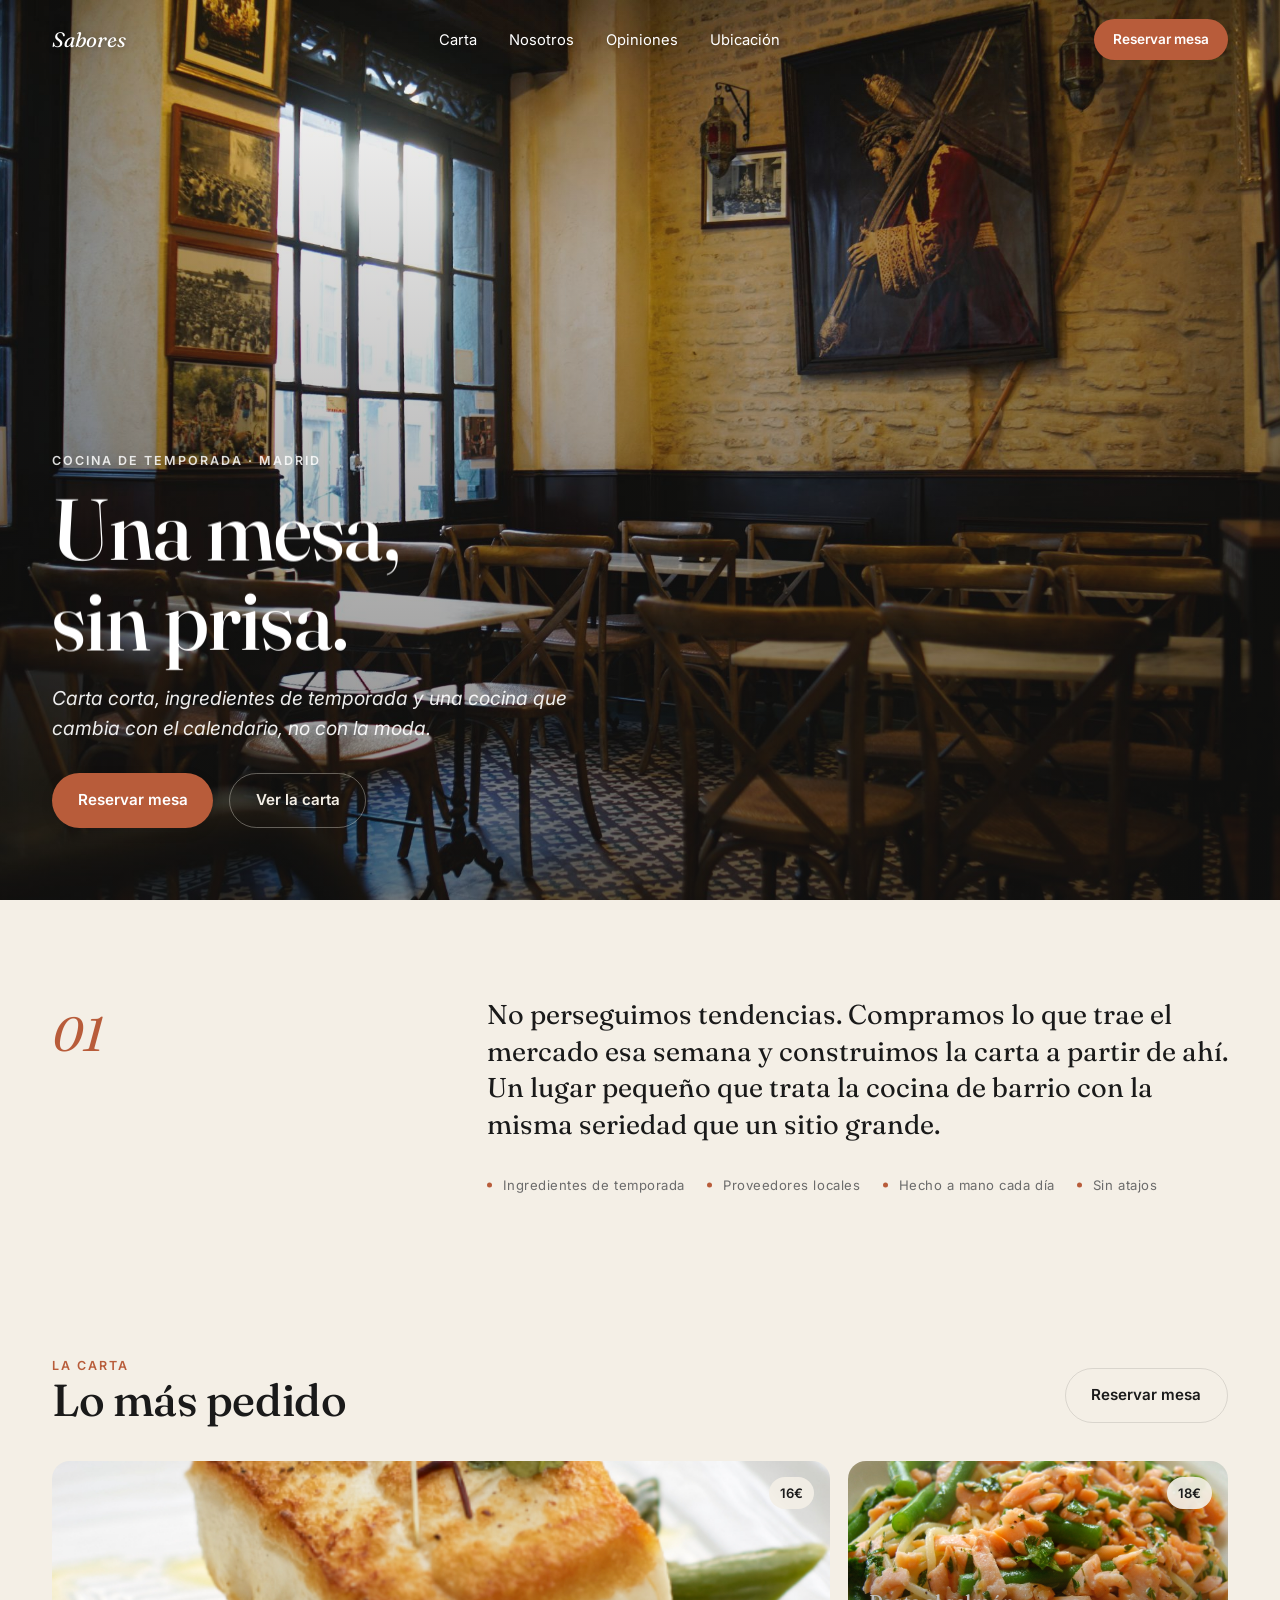
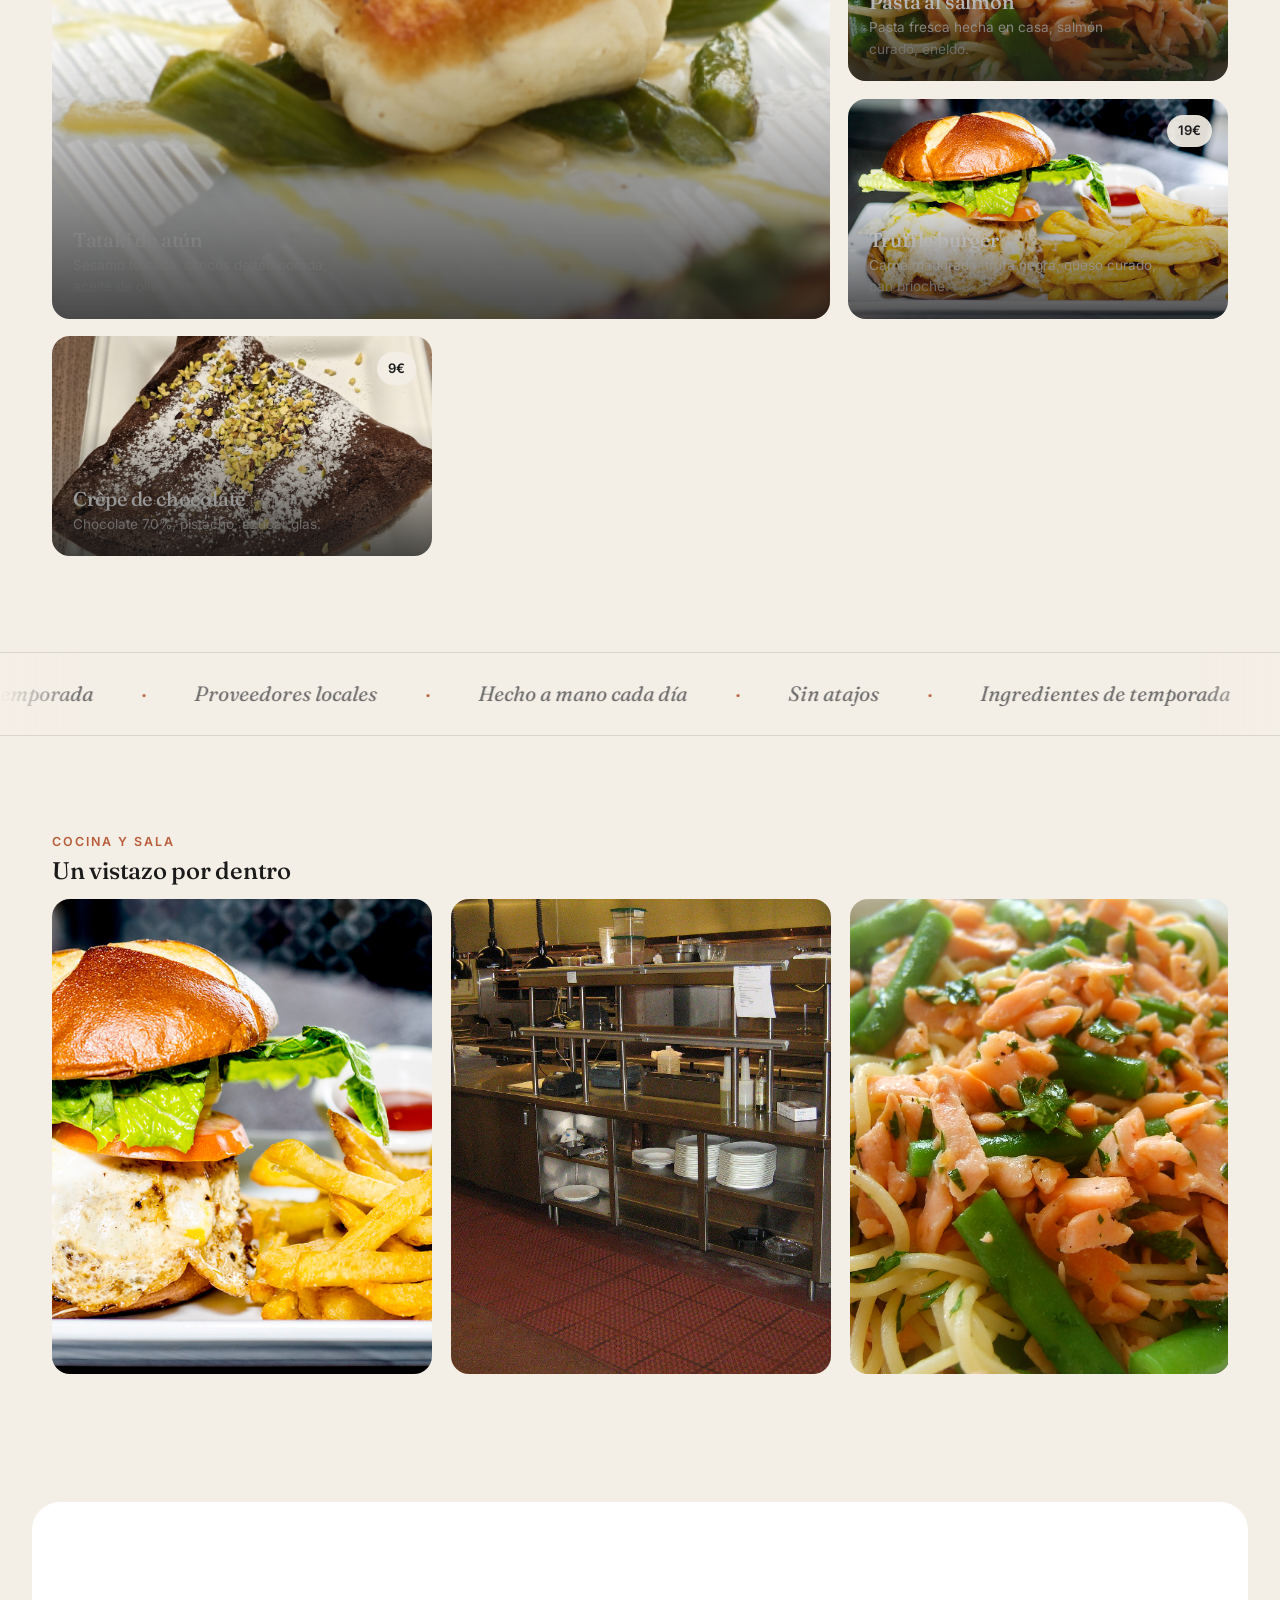
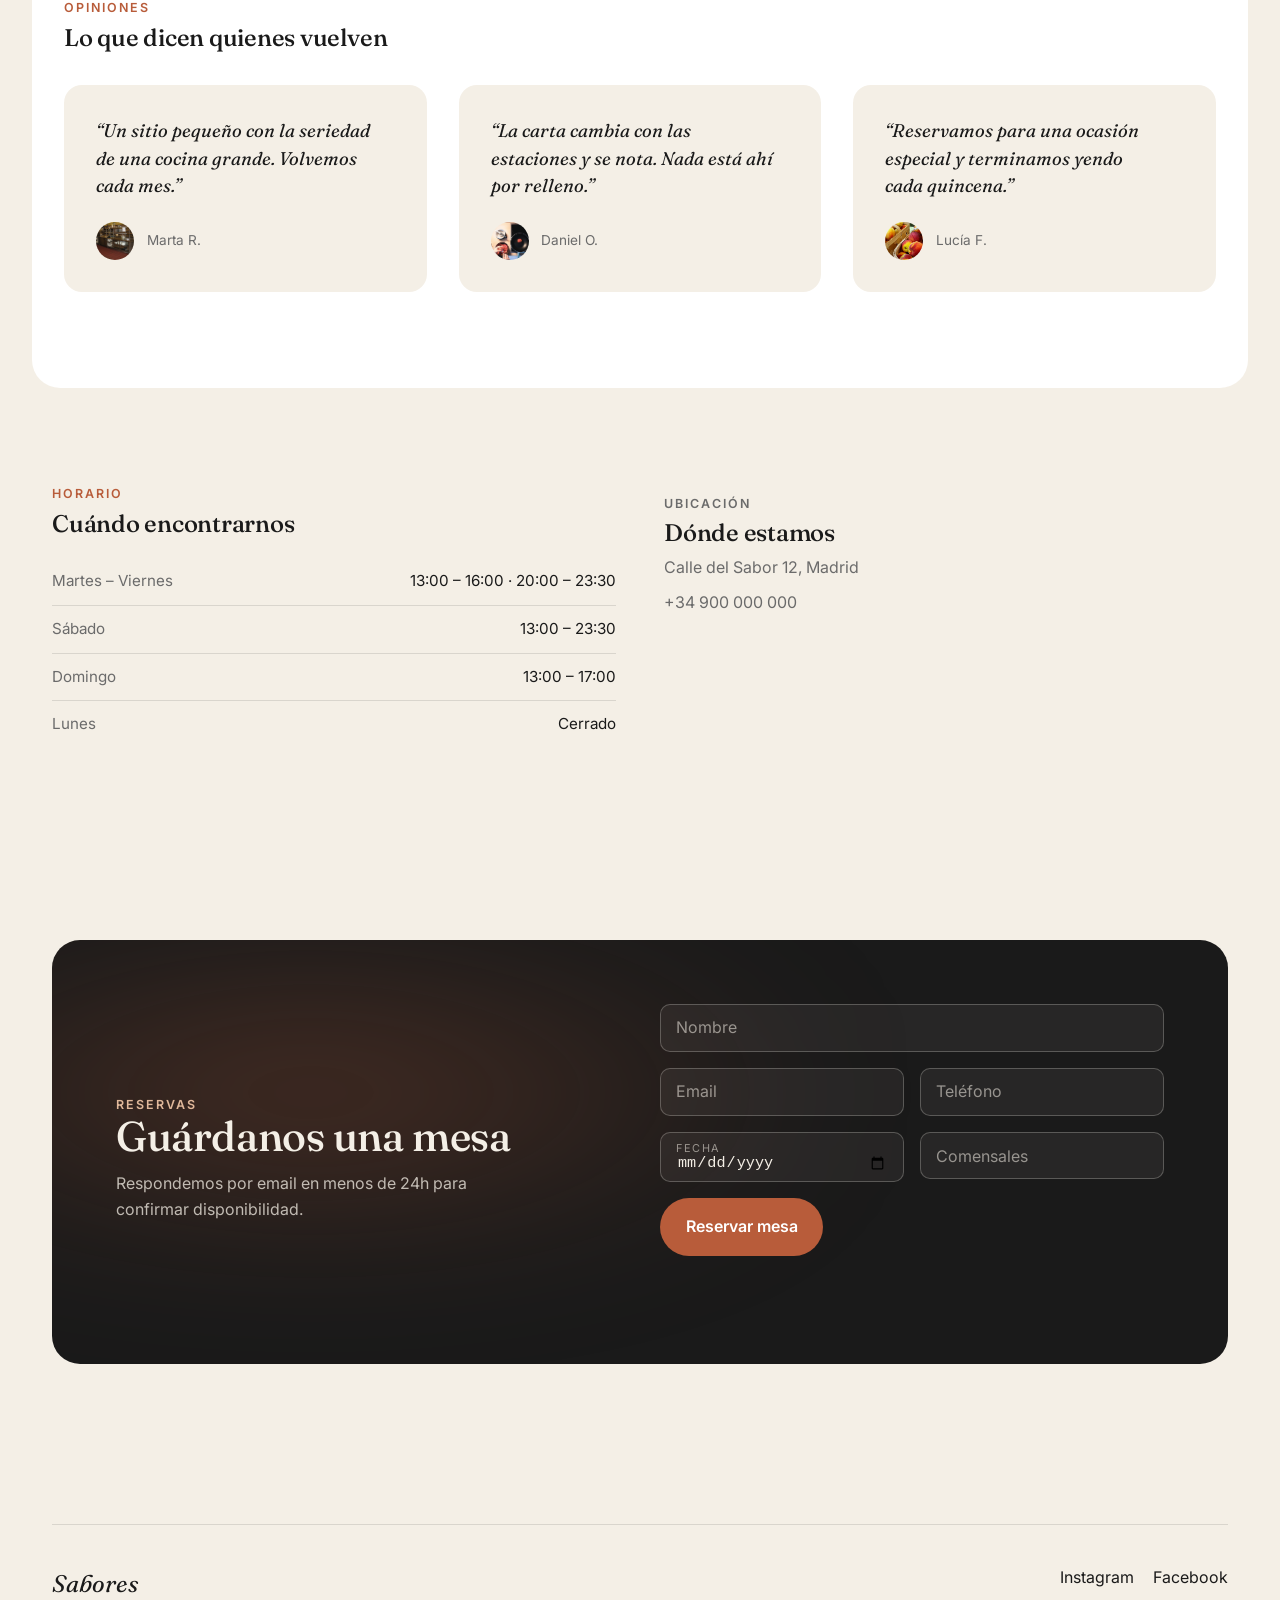
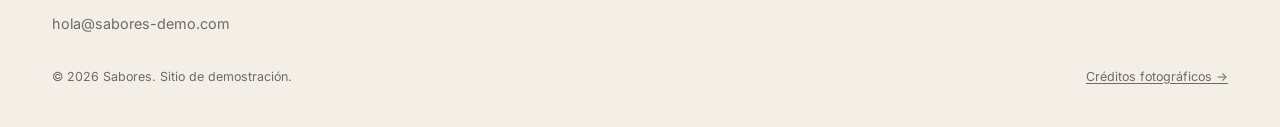
==== index.html @ 50db71d7 "Landing page premium para Sabores: restaurante de cocina de temporada Sitio de portafolio (arquetipo" ====
<!doctype html>
<html lang="es">
<head>
  <meta charset="utf-8">
  <meta name="viewport" content="width=device-width, initial-scale=1">
  <title>Sabores · Cocina de temporada</title>
  <meta name="description" content="Sabores — restaurante de cocina de temporada en Madrid. Carta que cambia con las estaciones, ingredientes locales, reservas online.">

  <link rel="preconnect" href="https://fonts.googleapis.com">
  <link rel="preconnect" href="https://fonts.gstatic.com" crossorigin>
  <link rel="stylesheet" href="https://fonts.googleapis.com/css2?family=Fraunces:ital,opsz,wght@0,9..144,400;0,9..144,500;1,9..144,500&family=Inter:wght@300;400;500;600&display=swap">

  <link rel="preload" as="image" href="assets/img/hero.jpg" fetchpriority="high">
  <link rel="stylesheet" href="styles.css?v=20260815b">
</head>
<body>
  <a class="skip-link" href="#main">Saltar al contenido</a>

  <div class="cursor" data-cursor-root aria-hidden="true">
    <span class="cursor-dot"></span>
    <span class="cursor-ring"></span>
  </div>

  <header class="nav">
    <div class="container nav-inner">
      <a href="#hero" class="nav-brand">Sabores</a>
      <ul class="nav-links">
        <li><a class="nav-link" href="#carta">Carta</a></li>
        <li><a class="nav-link" href="#nosotros">Nosotros</a></li>
        <li><a class="nav-link" href="#opiniones">Opiniones</a></li>
        <li><a class="nav-link" href="#info">Ubicación</a></li>
      </ul>
      <a class="btn btn-primary nav-cta" href="#reservar">Reservar mesa</a>
      <button class="nav-burger" data-nav-burger aria-label="Abrir menú" aria-controls="nav-mobile">
        <span></span>
      </button>
    </div>
  </header>

  <div class="nav-mobile" id="nav-mobile" data-nav-mobile aria-hidden="true">
    <ul>
      <li><a href="#carta">Carta</a></li>
      <li><a href="#nosotros">Nosotros</a></li>
      <li><a href="#opiniones">Opiniones</a></li>
      <li><a href="#info">Ubicación</a></li>
      <li><a href="#reservar">Reservar</a></li>
    </ul>
  </div>

  <main id="main">

    <section class="hero" id="hero">
      <div class="hero-bg"><img src="assets/img/hero.jpg" alt="Interior cálido del restaurante Sabores" fetchpriority="high" loading="eager" decoding="sync"></div>
      <div class="hero-overlay" aria-hidden="true"></div>
      <div class="container hero-content">
        <p class="kicker">Cocina de temporada · Madrid</p>
        <h1 class="hero-title reveal" data-split>Una mesa,<br>sin prisa.</h1>
        <p class="hero-sub">Carta corta, ingredientes de temporada y una cocina que cambia con el calendario, no con la moda.</p>
        <div class="hero-actions">
          <a class="btn btn-primary" href="#reservar">Reservar mesa</a>
          <a class="btn btn-ghost" href="#carta" style="color:#f4efe6;border-color:rgba(244,239,230,0.35)">Ver la carta</a>
        </div>
      </div>
    </section>

    <section class="manifesto" id="nosotros">
      <div class="container manifesto-grid">
        <div class="manifesto-num" data-reveal>01</div>
        <div class="manifesto-text" data-reveal>
          <p>No perseguimos tendencias. Compramos lo que trae el mercado esa semana y construimos la carta a partir de ahí. Un lugar pequeño que trata la cocina de barrio con la misma seriedad que un sitio grande.</p>
          <div class="manifesto-values" data-marquee-values></div>
        </div>
      </div>
    </section>

    <section class="menu-section" id="carta">
      <div class="container">
        <div class="section-head">
          <div>
            <p class="kicker">La carta</p>
            <h2>Lo más pedido</h2>
          </div>
          <a class="btn btn-ghost" href="#reservar">Reservar mesa</a>
        </div>
        <div class="bento" data-menu></div>
      </div>
    </section>

    <div class="marquee" aria-hidden="true">
      <div class="marquee-track" data-marquee></div>
    </div>

    <section class="gallery">
      <div class="container">
        <p class="kicker">Cocina y sala</p>
        <h2 style="margin-top:.4rem">Un vistazo por dentro</h2>
      </div>
      <div class="container">
        <div class="gallery-track" data-gallery></div>
      </div>
    </section>

    <section class="testimonials" id="opiniones">
      <div class="container">
        <p class="kicker">Opiniones</p>
        <h2 style="margin-top:.4rem;margin-bottom:2.2rem">Lo que dicen quienes vuelven</h2>
        <div class="testi-grid" data-testimonials></div>
      </div>
    </section>

    <section class="info-section" id="info">
      <div class="container info-grid">
        <div>
          <p class="kicker">Horario</p>
          <h2 style="margin-top:.4rem">Cuándo encontrarnos</h2>
          <ul class="hours-list" data-hours></ul>
        </div>
        <div class="info-address">
          <p class="kicker">Ubicación</p>
          <h2 style="margin-top:.4rem">Dónde estamos</h2>
          <p data-address></p>
          <p data-phone></p>
        </div>
      </div>
    </section>

    <section class="reserve-section" id="reservar">
      <div class="container">
        <div class="reserve-box">
          <div class="reserve-grid">
            <div>
              <p class="kicker" style="color:#e0b89a">Reservas</p>
              <h2>Guárdanos una mesa</h2>
              <p>Respondemos por email en menos de 24h para confirmar disponibilidad.</p>
            </div>
            <div>
              <form class="cta-form" data-contact-form novalidate>
                <div class="field">
                  <input type="text" name="name" id="f-name" required placeholder=" ">
                  <label for="f-name">Nombre</label>
                </div>
                <div class="field-row">
                  <div class="field">
                    <input type="email" name="email" id="f-email" required placeholder=" ">
                    <label for="f-email">Email</label>
                  </div>
                  <div class="field">
                    <input type="tel" name="phone" id="f-phone" required placeholder=" ">
                    <label for="f-phone">Teléfono</label>
                  </div>
                </div>
                <div class="field-row">
                  <div class="field">
                    <input type="date" name="date" id="f-date" required placeholder=" ">
                    <label for="f-date">Fecha</label>
                  </div>
                  <div class="field">
                    <input type="number" name="guests" id="f-guests" min="1" max="20" required placeholder=" ">
                    <label for="f-guests">Comensales</label>
                  </div>
                </div>
                <button type="submit" class="cta-submit">
                  <span class="cta-form-label">Reservar mesa</span>
                  <span class="cta-form-spinner"></span>
                </button>
              </form>
              <div class="cta-success" data-contact-success aria-hidden="true">
                <h3>¡Reserva recibida!</h3>
                <p data-contact-success-msg></p>
              </div>
            </div>
          </div>
        </div>
      </div>
    </section>

  </main>

  <footer class="footer">
    <div class="container">
      <div class="footer-grid">
        <div>
          <p class="footer-brand">Sabores</p>
          <p style="margin-top:.5rem;color:var(--ink-mute);font-size:.9rem" data-email></p>
        </div>
        <ul class="footer-social" data-social></ul>
      </div>
      <div class="container footer-bottom" style="padding-inline:0">
        <span>© 2026 Sabores. Sitio de demostración.</span>
        <a href="creditos.html">Créditos fotográficos →</a>
      </div>
    </div>
  </footer>

  <script defer src="lib/gsap.min.js"></script>
  <script defer src="lib/ScrollTrigger.min.js"></script>
  <script defer src="lib/manifest.js"></script>
  <script defer src="main.js?v=20260815b"></script>
  <script defer>
    document.addEventListener("DOMContentLoaded", function () {
      var b = (window.__BRAND__ || {});
      var addr = document.querySelector("[data-address]");
      var phone = document.querySelector("[data-phone]");
      var email = document.querySelector("[data-email]");
      if (addr && b.contact) addr.textContent = b.contact.address;
      if (phone && b.contact) phone.textContent = b.contact.phone;
      if (email && b.contact) email.textContent = b.contact.email;
    });
  </script>
</body>
</html>
---- styles.css ----
/* =============================================================
   1. Tokens
   ============================================================= */
:root {
  --bg:        #f4efe6;
  --bg-2:      #e8dfd0;
  --paper:     #ffffff;
  --ink:       #1a1a1a;
  --ink-soft:  #2a2a2a;
  --ink-mute:  #6b6b6b;
  --accent:    #b85c3a;
  --accent-2:  #4a5d3a;
  --line:      rgba(26,26,26,0.12);

  --serif: "Fraunces", "Georgia", serif;
  --sans:  "Inter", -apple-system, BlinkMacSystemFont, "Segoe UI", system-ui, sans-serif;

  --ease-out:  cubic-bezier(0.16, 1, 0.3, 1);
  --ease-in:   cubic-bezier(0.7, 0, 0.84, 0);
  --ease-soft: cubic-bezier(0.25, 0.46, 0.45, 0.94);
}

@property --mesh-x { syntax: "<percentage>"; inherits: false; initial-value: 30%; }
@property --mesh-y { syntax: "<percentage>"; inherits: false; initial-value: 40%; }

/* =============================================================
   2. Reset & base
   ============================================================= */
*, *::before, *::after { box-sizing: border-box; margin: 0; }
html { -webkit-text-size-adjust: 100%; tab-size: 2; scroll-behavior: smooth; overflow-x: clip; }
@media (prefers-reduced-motion: reduce) { html { scroll-behavior: auto; } }

body {
  font-family: var(--sans);
  font-size: 16px;
  line-height: 1.6;
  background: var(--bg);
  color: var(--ink);
  -webkit-font-smoothing: antialiased;
  -moz-osx-font-smoothing: grayscale;
  text-rendering: optimizeLegibility;
  overflow-x: clip;
  overscroll-behavior-y: none;
}

img, svg, video { display: block; max-width: 100%; }
img { height: auto; }
button { font: inherit; color: inherit; cursor: pointer; border: 0; background: none; }
a { color: inherit; text-decoration: none; }
p { text-wrap: pretty; }
h1, h2, h3, h4 { text-wrap: balance; line-height: 1.05; letter-spacing: -0.01em; font-family: var(--serif); font-weight: 500; }
em { font-style: italic; }
::selection { background: var(--accent); color: var(--paper); }

:focus-visible { outline: 2px solid var(--accent); outline-offset: 3px; border-radius: 4px; }

.skip-link {
  position: fixed; top: -100px; left: 1rem; z-index: 9999;
  padding: .6rem 1rem; background: var(--ink); color: var(--paper);
  border-radius: 8px; font-weight: 500;
}
.skip-link:focus { top: 1rem; }

/* =============================================================
   3. Utilities
   ============================================================= */
.container { width: 100%; max-width: 1240px; margin-inline: auto; padding-inline: 1.4rem; }
.sr-only { position: absolute; width: 1px; height: 1px; overflow: hidden; clip: rect(0 0 0 0); }
.kicker {
  font-family: var(--sans); font-size: .78rem; font-weight: 600;
  letter-spacing: .16em; text-transform: uppercase; color: var(--accent);
}
.btn {
  display: inline-flex; align-items: center; gap: .5rem;
  padding: .9rem 1.6rem; border-radius: 999px;
  font-weight: 600; font-size: .95rem;
  box-shadow: 0 4px 14px rgba(26,26,26,0.08), 0 1px 3px rgba(26,26,26,0.06);
  transition: transform .45s var(--ease-soft), box-shadow .45s var(--ease-soft), background .3s;
}
.btn:hover { transform: translateY(-4px); box-shadow: 0 22px 50px rgba(26,26,26,0.16), 0 10px 22px rgba(184,92,58,0.18); }
.btn:active { transform: translateY(-1px); transition-duration: .12s; }
.btn-primary { background: var(--accent); color: var(--paper); }
.btn-ghost { background: transparent; color: var(--ink); border: 1px solid var(--line); box-shadow: none; }
.btn-ghost:hover { box-shadow: 0 14px 30px rgba(26,26,26,0.1); }

/* =============================================================
   4. Reveal & split-text
   ============================================================= */
[data-reveal] { opacity: 0; transform: translateY(36px); transition: opacity .8s var(--ease-soft), transform .8s var(--ease-soft); }
[data-reveal].is-revealed { opacity: 1; transform: none; }
.reveal[data-split] { opacity: 1; transform: none; }
.split-word, .split-char { display: inline-block; will-change: transform, opacity; }

/* =============================================================
   5. Cursor
   ============================================================= */
.cursor { position: fixed; top: 0; left: 0; pointer-events: none; z-index: 9999; display: none; mix-blend-mode: difference; opacity: 0; transition: opacity .25s var(--ease-out); }
.cursor.is-ready { opacity: 1; }
@media (hover: hover) and (pointer: fine) { .cursor { display: block; } }
.cursor-dot, .cursor-ring { position: fixed; top: 0; left: 0; pointer-events: none; will-change: transform; }
.cursor-dot { width: 5px; height: 5px; margin: -2.5px; background: var(--paper); border-radius: 50%; }
.cursor-ring { width: 32px; height: 32px; margin: -16px; border: 1px solid var(--paper); border-radius: 50%; transition: width .35s var(--ease-out), height .35s var(--ease-out), margin .35s var(--ease-out); }
.cursor.is-interactive .cursor-ring { width: 48px; height: 48px; margin: -24px; }
.has-cursor, .has-cursor a, .has-cursor button { cursor: none; }

/* =============================================================
   6. Nav
   ============================================================= */
.nav {
  position: fixed; top: 0; inset-inline: 0; z-index: 100;
  padding-block: 1.2rem;
  transition: background-color .4s var(--ease-out), backdrop-filter .4s var(--ease-out), box-shadow .4s var(--ease-out), padding .4s var(--ease-out);
}
.nav.is-scrolled { background: rgba(244,239,230,0.92); backdrop-filter: blur(12px); -webkit-backdrop-filter: blur(12px); box-shadow: 0 1px 0 var(--line); padding-block: .8rem; }
.nav-inner { display: flex; align-items: center; justify-content: space-between; gap: 1rem; }
.nav-brand { font-family: var(--serif); font-size: 1.3rem; font-style: italic; color: var(--paper); text-shadow: 0 1px 6px rgba(0,0,0,0.35); transition: color .4s var(--ease-out), text-shadow .4s var(--ease-out); }
.nav.is-scrolled .nav-brand { color: var(--ink); text-shadow: none; }
.nav-links { display: none; gap: 2rem; list-style: none; padding: 0; }
@media (min-width: 960px) { .nav-links { display: flex; } }
.nav-link { position: relative; font-size: .92rem; padding: .25rem 0; color: var(--paper); text-shadow: 0 1px 6px rgba(0,0,0,0.35); transition: color .4s var(--ease-out), text-shadow .4s var(--ease-out); }
.nav.is-scrolled .nav-link { color: var(--ink); text-shadow: none; }
.nav-link::after { content: ""; position: absolute; left: 0; right: 0; bottom: -3px; height: 1px; background: currentColor; transform: scaleX(0); transform-origin: right; transition: transform .45s var(--ease-soft); }
.nav-link:hover::after { transform: scaleX(1); transform-origin: left; }
.nav-cta { display: none; }
@media (min-width: 720px) { .nav-cta { display: inline-flex; padding: .6rem 1.2rem; font-size: .85rem; } }
.nav-burger { display: grid; place-items: center; width: 40px; height: 40px; }
@media (min-width: 960px) { .nav-burger { display: none; } }
.nav-burger span, .nav-burger span::before, .nav-burger span::after {
  content: ""; display: block; width: 20px; height: 1.5px; background: var(--paper); position: relative; transition: transform .3s, background .4s;
  filter: drop-shadow(0 1px 3px rgba(0,0,0,0.35));
}
.nav.is-scrolled .nav-burger span, .nav.is-scrolled .nav-burger span::before, .nav.is-scrolled .nav-burger span::after { background: var(--ink); filter: none; }
.nav-burger span::before { position: absolute; top: -6px; }
.nav-burger span::after { position: absolute; top: 6px; }

.nav-mobile {
  position: fixed; inset: 0; z-index: 90;
  background: var(--bg); color: var(--ink);
  display: grid; place-items: center;
  clip-path: inset(0 0 100% 0);
  transition: clip-path .65s var(--ease-soft);
}
.nav-mobile[aria-hidden="false"] { clip-path: inset(0); }
.nav-mobile ul { list-style: none; padding: 0; display: flex; flex-direction: column; gap: 1.6rem; text-align: center; }
.nav-mobile a { font-family: var(--serif); font-size: 2rem; }

/* =============================================================
   7. Hero
   ============================================================= */
.hero { position: relative; min-height: 100svh; display: flex; align-items: flex-end; overflow: hidden; }
.hero-bg { position: absolute; inset: 0; z-index: -2; }
.hero-bg img { width: 100%; height: 100%; object-fit: cover; }
.hero-overlay { position: absolute; inset: 0; z-index: -1; background: linear-gradient(180deg, rgba(244,239,230,0.05) 0%, rgba(26,26,26,0.55) 100%); }
.hero-content { position: relative; padding-block: 3rem 4.5rem; width: 100%; color: var(--paper); }
.hero-content .kicker { color: var(--paper); opacity: .85; }
.hero-title { font-size: clamp(2.6rem, 7vw, 5.4rem); max-width: 16ch; margin-block: .8rem 1.1rem; }
.hero-sub { font-size: clamp(1rem, 1.6vw, 1.2rem); max-width: 46ch; opacity: .92; font-style: italic; margin-bottom: 1.8rem; }
.hero-actions { display: flex; gap: 1rem; flex-wrap: wrap; }

/* =============================================================
   8. Manifesto
   ============================================================= */
.manifesto { padding-block: 6rem; }
.manifesto-grid { display: grid; gap: 2rem; }
@media (min-width: 720px) { .manifesto-grid { grid-template-columns: .8fr 1.6fr; gap: 4rem; align-items: start; } }
.manifesto-num { font-family: var(--serif); font-size: 3rem; font-style: italic; color: var(--accent); }
.manifesto-text p { font-size: clamp(1.2rem, 2.2vw, 1.7rem); font-family: var(--serif); line-height: 1.35; }
.manifesto-values { display: flex; flex-wrap: wrap; gap: .7rem 1.4rem; margin-top: 2rem; }
.manifesto-values span { font-size: .82rem; letter-spacing: .04em; color: var(--ink-mute); position: relative; padding-left: 1rem; }
.manifesto-values span::before { content: ""; position: absolute; left: 0; top: 50%; width: 5px; height: 5px; border-radius: 50%; background: var(--accent); transform: translateY(-50%); }

/* =============================================================
   9. Bento (menu highlights) — signature effect
   ============================================================= */
.menu-section { padding-block: 4rem 6rem; }
.section-head { display: flex; justify-content: space-between; align-items: flex-end; gap: 1rem; margin-bottom: 2.4rem; flex-wrap: wrap; }
.section-head h2 { font-size: clamp(1.9rem, 4vw, 2.8rem); }
.bento { display: grid; grid-template-columns: 1fr; gap: 1.1rem; }
@media (min-width: 720px) { .bento { grid-template-columns: repeat(2, 1fr); } }
@media (min-width: 1024px) {
  .bento { grid-template-columns: repeat(6, 1fr); grid-auto-rows: 220px; }
  .bento .card:nth-child(1) { grid-column: span 4; grid-row: span 2; }
  .bento .card:nth-child(2) { grid-column: span 2; grid-row: span 1; }
  .bento .card:nth-child(3) { grid-column: span 2; grid-row: span 1; }
  .bento .card:nth-child(4) { grid-column: span 2; grid-row: span 1; }
}
.card {
  position: relative; border-radius: 18px; overflow: hidden; isolation: isolate;
  min-height: 220px;
  transform: perspective(900px) rotateX(var(--rx, 0deg)) rotateY(var(--ry, 0deg));
  transform-style: preserve-3d;
  transition: transform .55s var(--ease-soft), box-shadow .5s var(--ease-soft);
}
.card.has-tilt:hover { transition-duration: .15s; }
.card-img { position: absolute; inset: 0; z-index: -1; }
.card-img img { width: 100%; height: 100%; object-fit: cover; transition: transform .8s var(--ease-soft), filter .55s; }
.card:hover .card-img img { transform: scale(1.12); filter: saturate(1.15) brightness(1.03); }
.card:hover {
  box-shadow: 0 50px 100px -20px rgba(184,92,58,0.35), 0 30px 60px -15px rgba(26,26,26,0.35), 0 0 0 1px rgba(184,92,58,0.25);
}
.card::after { content: ""; position: absolute; inset: 0; background: linear-gradient(180deg, rgba(26,26,26,0) 40%, rgba(26,26,26,0.78) 100%); }
.card-meta { position: absolute; left: 0; right: 0; bottom: 0; padding: 1.3rem; color: var(--paper); transform: translateZ(40px); }
.card-meta h3 { font-size: 1.25rem; margin-bottom: .3rem; }
.card-meta p { font-size: .85rem; opacity: .85; max-width: 32ch; }
.card-price { position: absolute; top: 1rem; right: 1rem; background: rgba(244,239,230,0.92); color: var(--ink); font-weight: 600; font-size: .82rem; padding: .35rem .7rem; border-radius: 999px; }

/* =============================================================
   10. Marquee
   ============================================================= */
.marquee { overflow: hidden; position: relative; border-block: 1px solid var(--line); padding-block: 1.5rem; }
.marquee::before, .marquee::after { content: ""; position: absolute; top: 0; bottom: 0; width: 80px; z-index: 2; pointer-events: none; }
.marquee::before { left: 0; background: linear-gradient(90deg, var(--bg), transparent); }
.marquee::after { right: 0; background: linear-gradient(270deg, var(--bg), transparent); }
.marquee-track { display: inline-flex; gap: 3rem; white-space: nowrap; will-change: transform; }
.marquee-track span { font-family: var(--serif); font-style: italic; font-size: 1.3rem; color: var(--ink-mute); }
.marquee-track span.dot { color: var(--accent); font-style: normal; }

/* =============================================================
   11. Gallery (horizontal scroll)
   ============================================================= */
.gallery { padding-block: 6rem; }
.gallery-track { display: flex; gap: 1.2rem; overflow-x: auto; overflow-y: visible; padding-block: 1rem 2rem; scroll-snap-type: x mandatory; -webkit-overflow-scrolling: touch; }
.gallery-item { flex: 0 0 auto; width: min(78vw, 380px); scroll-snap-align: start; border-radius: 18px; overflow: hidden; aspect-ratio: 4/5; }
.gallery-item img { width: 100%; height: 100%; object-fit: cover; transition: transform .8s var(--ease-soft); }
.gallery-item:hover img { transform: scale(1.08); }

/* =============================================================
   12. Testimonials
   ============================================================= */
.testimonials { padding-block: 6rem; background: var(--paper); border-radius: 28px; margin-inline: 1rem; }
@media (min-width: 720px) { .testimonials { margin-inline: 2rem; } }
.testi-grid { display: grid; gap: 2rem; }
@media (min-width: 860px) { .testi-grid { grid-template-columns: repeat(3, 1fr); } }
.testi-card { padding: 2rem; border-radius: 18px; background: var(--bg); }
.testi-quote { font-family: var(--serif); font-style: italic; font-size: 1.15rem; line-height: 1.5; margin-bottom: 1.4rem; }
.testi-author { display: flex; align-items: center; gap: .8rem; font-size: .85rem; color: var(--ink-mute); }
.testi-avatar { width: 38px; height: 38px; border-radius: 50%; overflow: hidden; }
.testi-avatar img { width: 100%; height: 100%; object-fit: cover; }

/* =============================================================
   13. Location / hours
   ============================================================= */
.info-section { padding-block: 6rem; }
.info-grid { display: grid; gap: 3rem; }
@media (min-width: 860px) { .info-grid { grid-template-columns: 1fr 1fr; } }
.hours-list { list-style: none; padding: 0; margin-top: 1.4rem; }
.hours-list li { display: flex; justify-content: space-between; gap: 1rem; padding: .7rem 0; border-bottom: 1px solid var(--line); font-size: .95rem; }
.hours-list li:last-child { border-bottom: 0; }
.hours-list .day { color: var(--ink-mute); }
.info-address p { margin-top: .6rem; color: var(--ink-mute); }

/* =============================================================
   14. Reservation form
   ============================================================= */
.reserve-section { padding-block: 6rem; }
.reserve-box { background: var(--ink); color: var(--bg); border-radius: 28px; padding: clamp(2rem, 5vw, 4rem); position: relative; overflow: hidden; isolation: isolate; }
.reserve-box::before {
  content: ""; position: absolute; inset: -20%; z-index: -1;
  background: radial-gradient(50% 40% at var(--mesh-x) var(--mesh-y), rgba(184,92,58,0.35), transparent 65%);
  filter: blur(80px); animation: meshShift 24s ease-in-out infinite;
}
@keyframes meshShift { 0%,100% { --mesh-x: 20%; --mesh-y: 30%; } 50% { --mesh-x: 75%; --mesh-y: 65%; } }
.reserve-grid { display: grid; gap: 2.5rem; }
@media (min-width: 860px) { .reserve-grid { grid-template-columns: 1fr 1fr; align-items: center; } }
.reserve-box h2 { color: var(--bg); font-size: clamp(1.9rem, 4vw, 2.6rem); }
.reserve-box p { color: rgba(244,239,230,0.75); margin-top: .8rem; max-width: 40ch; }

.cta-form { position: relative; display: flex; flex-direction: column; gap: 1rem; transition: opacity .55s var(--ease-out), transform .55s var(--ease-soft); }
.cta-form.is-sent { opacity: 0; transform: translateY(-12px); pointer-events: none; }
.field { position: relative; }
.field input, .field select {
  width: 100%; padding: 1.3rem 1rem .5rem; border: 1px solid rgba(244,239,230,0.25);
  background: rgba(244,239,230,0.06); color: var(--bg); border-radius: 10px; font-size: .95rem;
}
.field label { position: absolute; left: 1rem; top: 50%; transform: translateY(-50%); pointer-events: none; transition: all .25s var(--ease-out); color: rgba(244,239,230,0.55); }
.field input:focus + label, .field input:not(:placeholder-shown) + label { top: .5rem; transform: none; font-size: .68rem; letter-spacing: .14em; text-transform: uppercase; }
.field-row { display: grid; gap: 1rem; grid-template-columns: 1fr 1fr; }
.cta-submit { position: relative; background: var(--accent); color: var(--paper); padding: 1rem 1.6rem; border-radius: 999px; font-weight: 600; align-self: flex-start; }
.cta-submit .cta-form-label { transition: opacity .3s; }
.cta-form.is-sending .cta-form-label { opacity: 0; }
.cta-form-spinner, .cta-form-check { position: absolute; inset: 0; display: grid; place-items: center; opacity: 0; pointer-events: none; }
.cta-form.is-sending .cta-form-spinner { opacity: 1; }
.cta-form-spinner::after { content: ""; width: 16px; height: 16px; border: 1.5px solid rgba(255,255,255,0.35); border-top-color: var(--paper); border-radius: 50%; animation: spin .9s linear infinite; }
@keyframes spin { to { transform: rotate(360deg); } }

.cta-success { margin-top: 1rem; opacity: 0; transform: translateY(8px); transition: opacity .8s var(--ease-out), transform .8s var(--ease-soft); }
.cta-success.is-visible { opacity: 1; transform: none; }
.cta-success h3 { color: var(--bg); font-size: 1.3rem; }
.cta-success p { color: rgba(244,239,230,0.75); margin-top: .4rem; }

/* =============================================================
   15. Footer
   ============================================================= */
.footer { padding-block: 4rem 2.5rem; }
.footer-grid { display: flex; flex-wrap: wrap; justify-content: space-between; gap: 2rem; border-top: 1px solid var(--line); padding-top: 2.5rem; }
.footer-brand { font-family: var(--serif); font-style: italic; font-size: 1.5rem; }
.footer-social { display: flex; gap: 1.2rem; list-style: none; padding: 0; }
.footer-bottom { display: flex; justify-content: space-between; flex-wrap: wrap; gap: .6rem; margin-top: 2rem; font-size: .78rem; color: var(--ink-mute); }
.footer-bottom a { text-decoration: underline; text-underline-offset: 2px; }

/* =============================================================
   16. Responsive breakpoints (only these five)
   ============================================================= */
@media (min-width: 540px)  { }
@media (min-width: 720px)  { }
@media (min-width: 960px)  { }
@media (min-width: 1280px) { .container { padding-inline: 2rem; } }

/* =============================================================
   17. Reduced motion — only intrusive effects
   ============================================================= */
@media (prefers-reduced-motion: reduce) {
  .reserve-box::before { animation: none; }
}
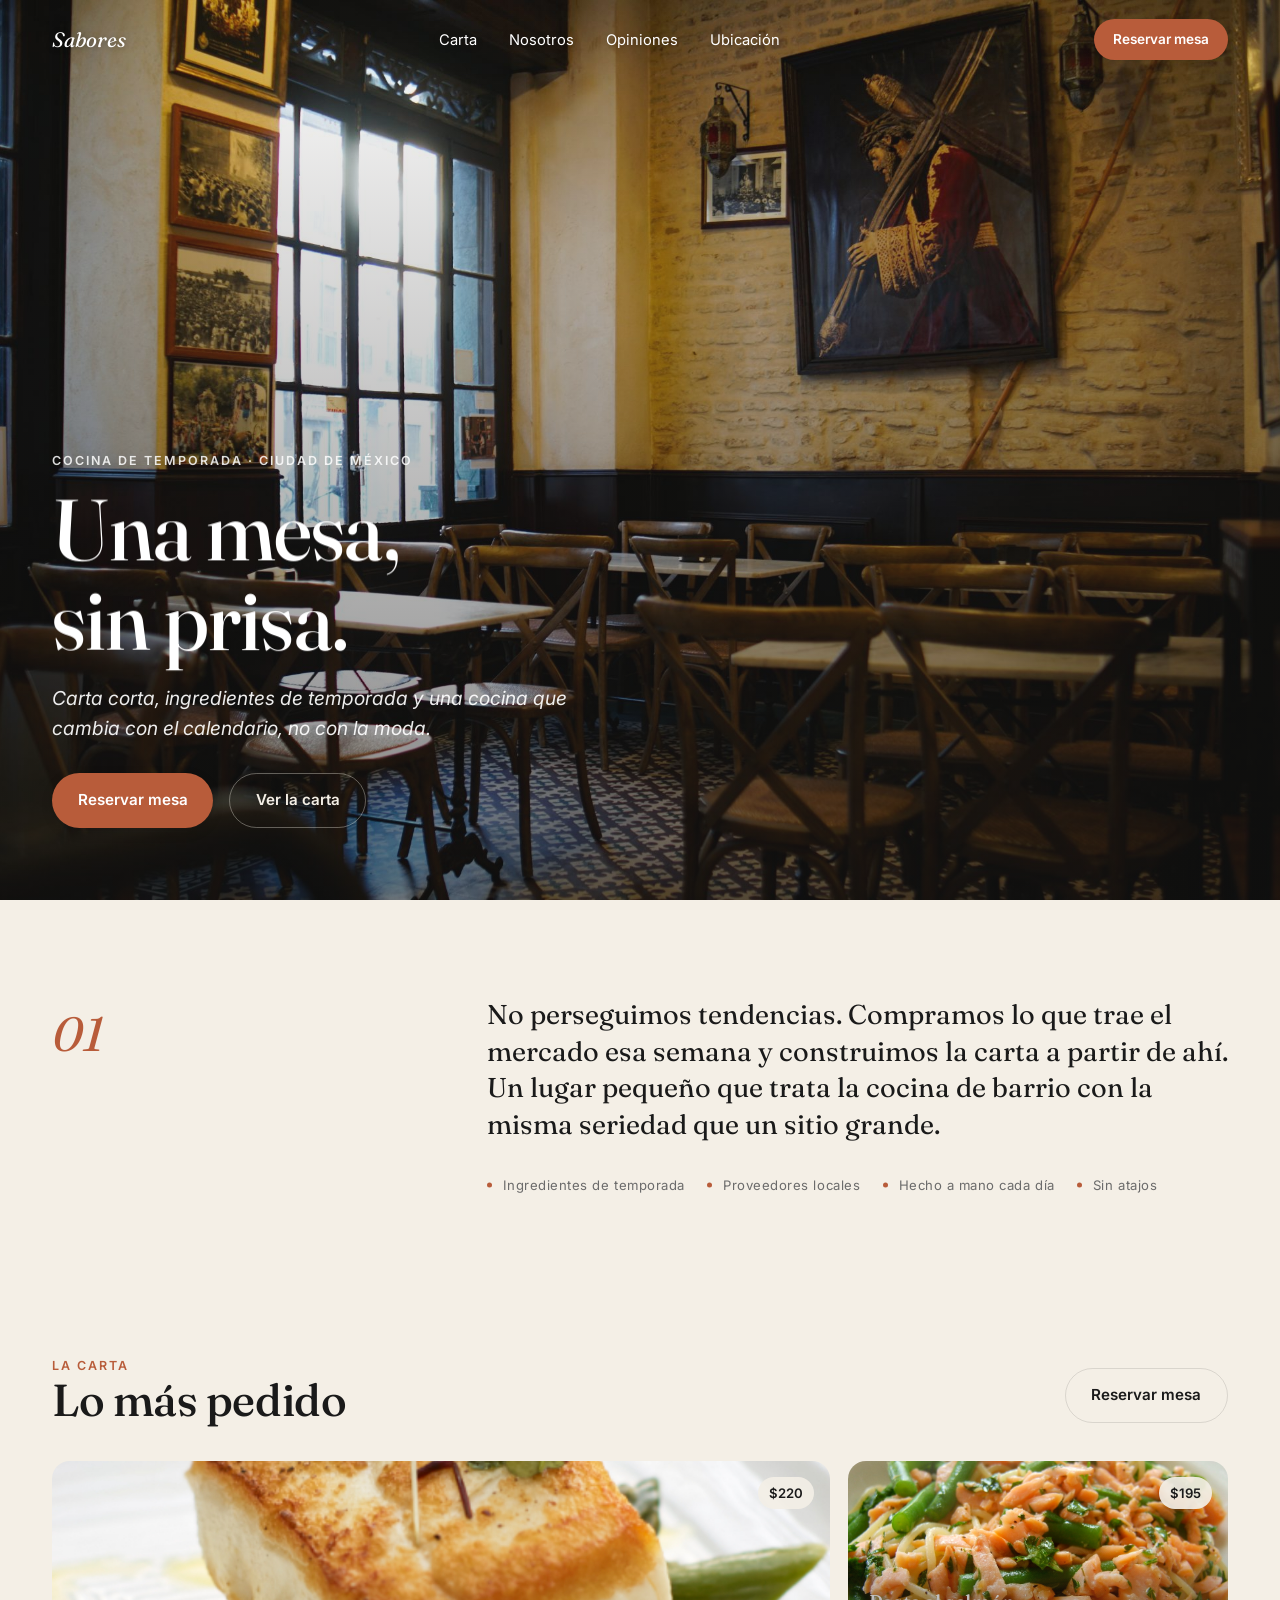
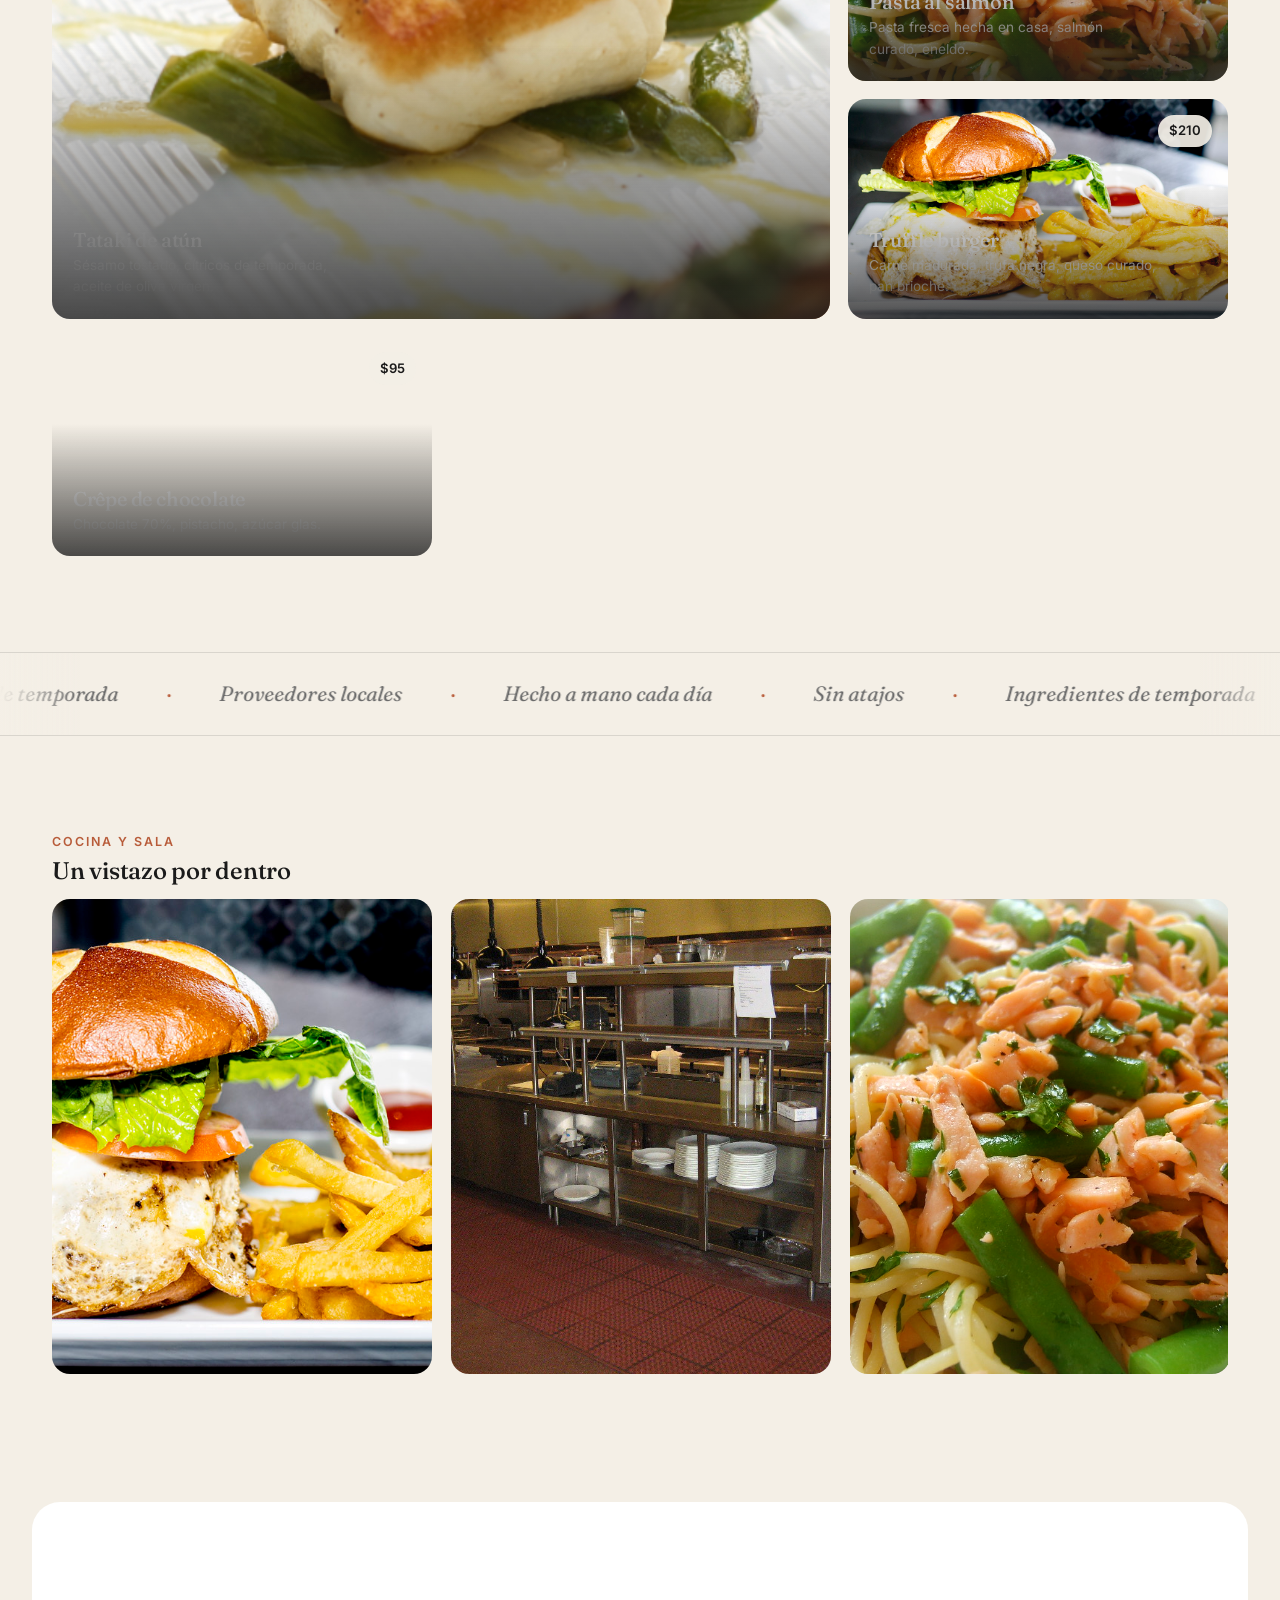
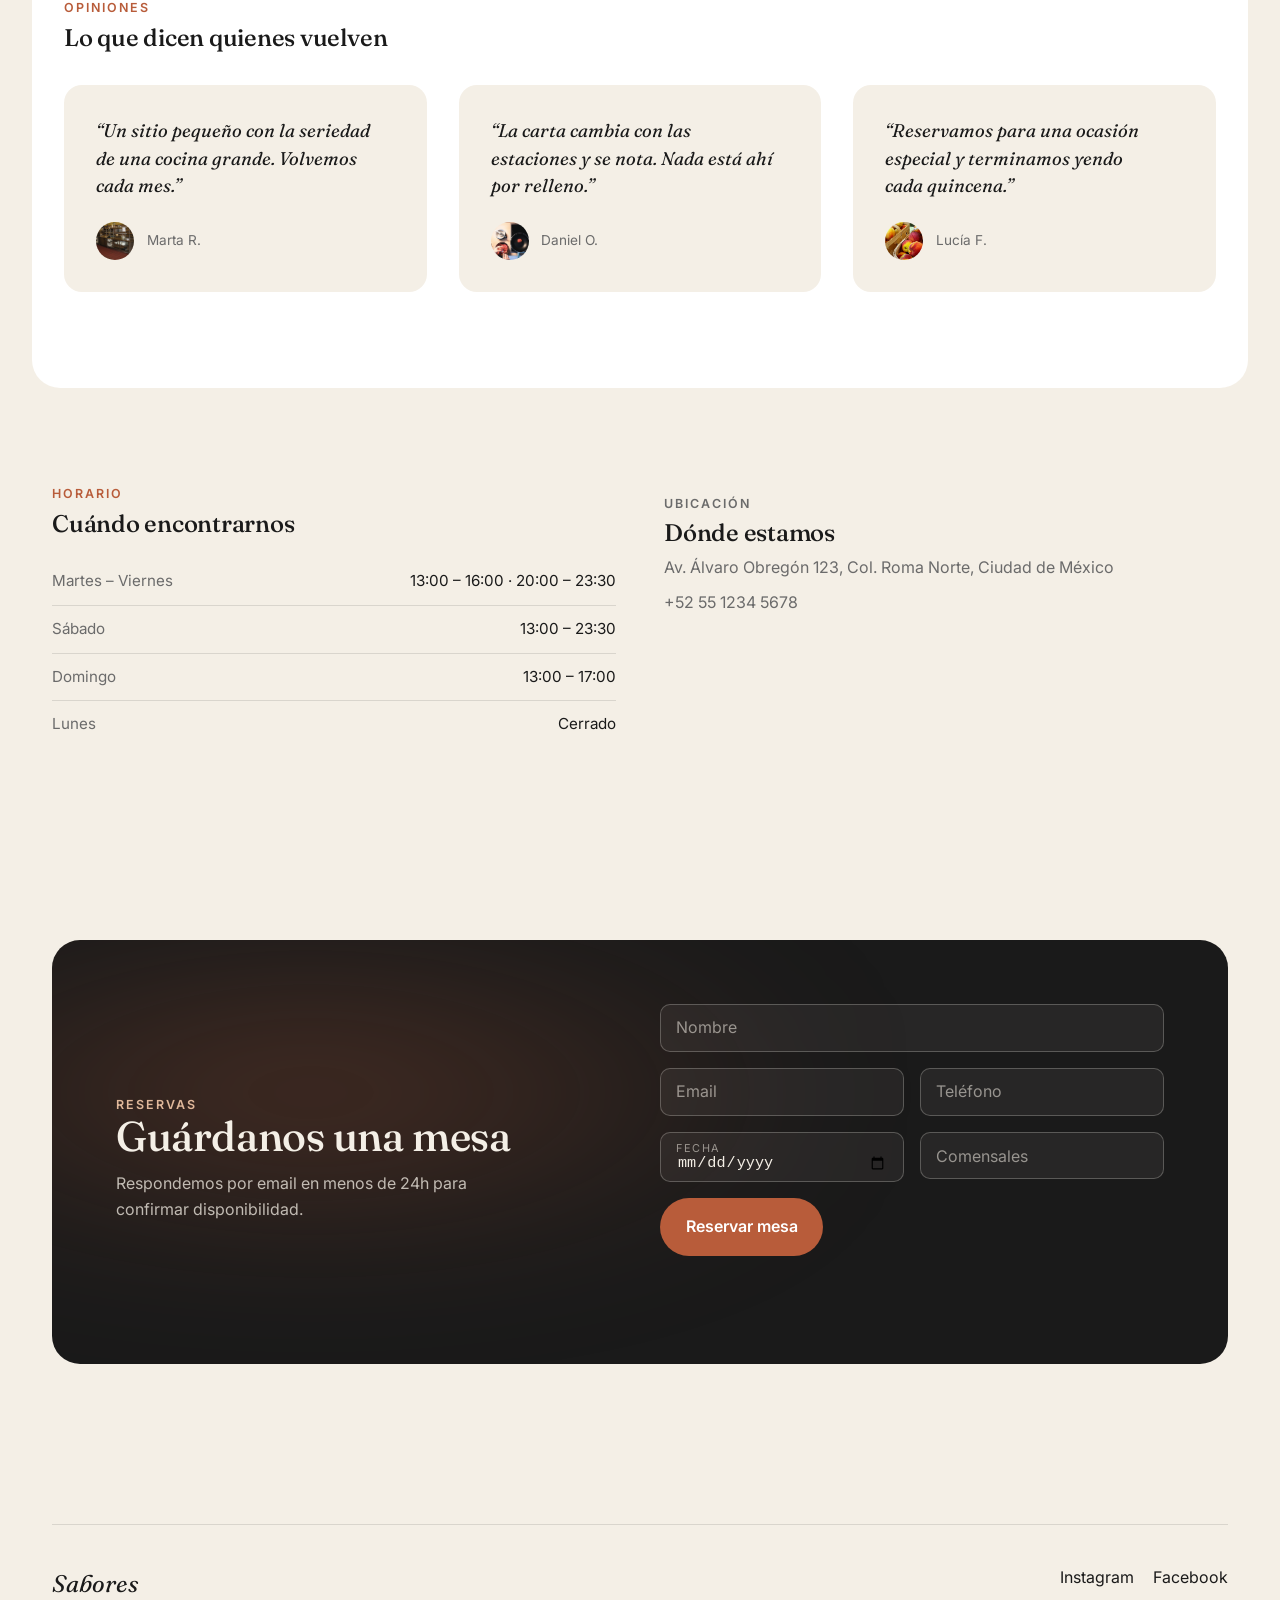
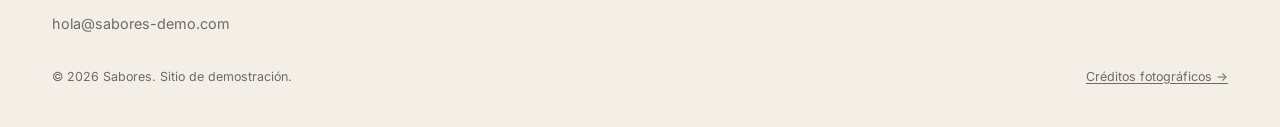
==== commit 5c6e29e3: "Localizar contenido a México: dirección CDMX, teléfono, precios en pesos" ====
--- a/index.html
+++ b/index.html
@@ -4,14 +4,14 @@
   <meta charset="utf-8">
   <meta name="viewport" content="width=device-width, initial-scale=1">
   <title>Sabores · Cocina de temporada</title>
-  <meta name="description" content="Sabores — restaurante de cocina de temporada en Madrid. Carta que cambia con las estaciones, ingredientes locales, reservas online.">
+  <meta name="description" content="Sabores — restaurante de cocina de temporada en Ciudad de México. Carta que cambia con las estaciones, ingredientes locales, reservas online.">
 
   <link rel="preconnect" href="https://fonts.googleapis.com">
   <link rel="preconnect" href="https://fonts.gstatic.com" crossorigin>
   <link rel="stylesheet" href="https://fonts.googleapis.com/css2?family=Fraunces:ital,opsz,wght@0,9..144,400;0,9..144,500;1,9..144,500&family=Inter:wght@300;400;500;600&display=swap">
 
   <link rel="preload" as="image" href="assets/img/hero.jpg" fetchpriority="high">
-  <link rel="stylesheet" href="styles.css?v=20260815b">
+  <link rel="stylesheet" href="styles.css?v=20260815c">
 </head>
 <body>
   <a class="skip-link" href="#main">Saltar al contenido</a>
@@ -53,7 +53,7 @@
       <div class="hero-bg"><img src="assets/img/hero.jpg" alt="Interior cálido del restaurante Sabores" fetchpriority="high" loading="eager" decoding="sync"></div>
       <div class="hero-overlay" aria-hidden="true"></div>
       <div class="container hero-content">
-        <p class="kicker">Cocina de temporada · Madrid</p>
+        <p class="kicker">Cocina de temporada · Ciudad de México</p>
         <h1 class="hero-title reveal" data-split>Una mesa,<br>sin prisa.</h1>
         <p class="hero-sub">Carta corta, ingredientes de temporada y una cocina que cambia con el calendario, no con la moda.</p>
         <div class="hero-actions">
@@ -195,7 +195,7 @@
   <script defer src="lib/gsap.min.js"></script>
   <script defer src="lib/ScrollTrigger.min.js"></script>
   <script defer src="lib/manifest.js"></script>
-  <script defer src="main.js?v=20260815b"></script>
+  <script defer src="main.js?v=20260815c"></script>
   <script defer>
     document.addEventListener("DOMContentLoaded", function () {
       var b = (window.__BRAND__ || {});
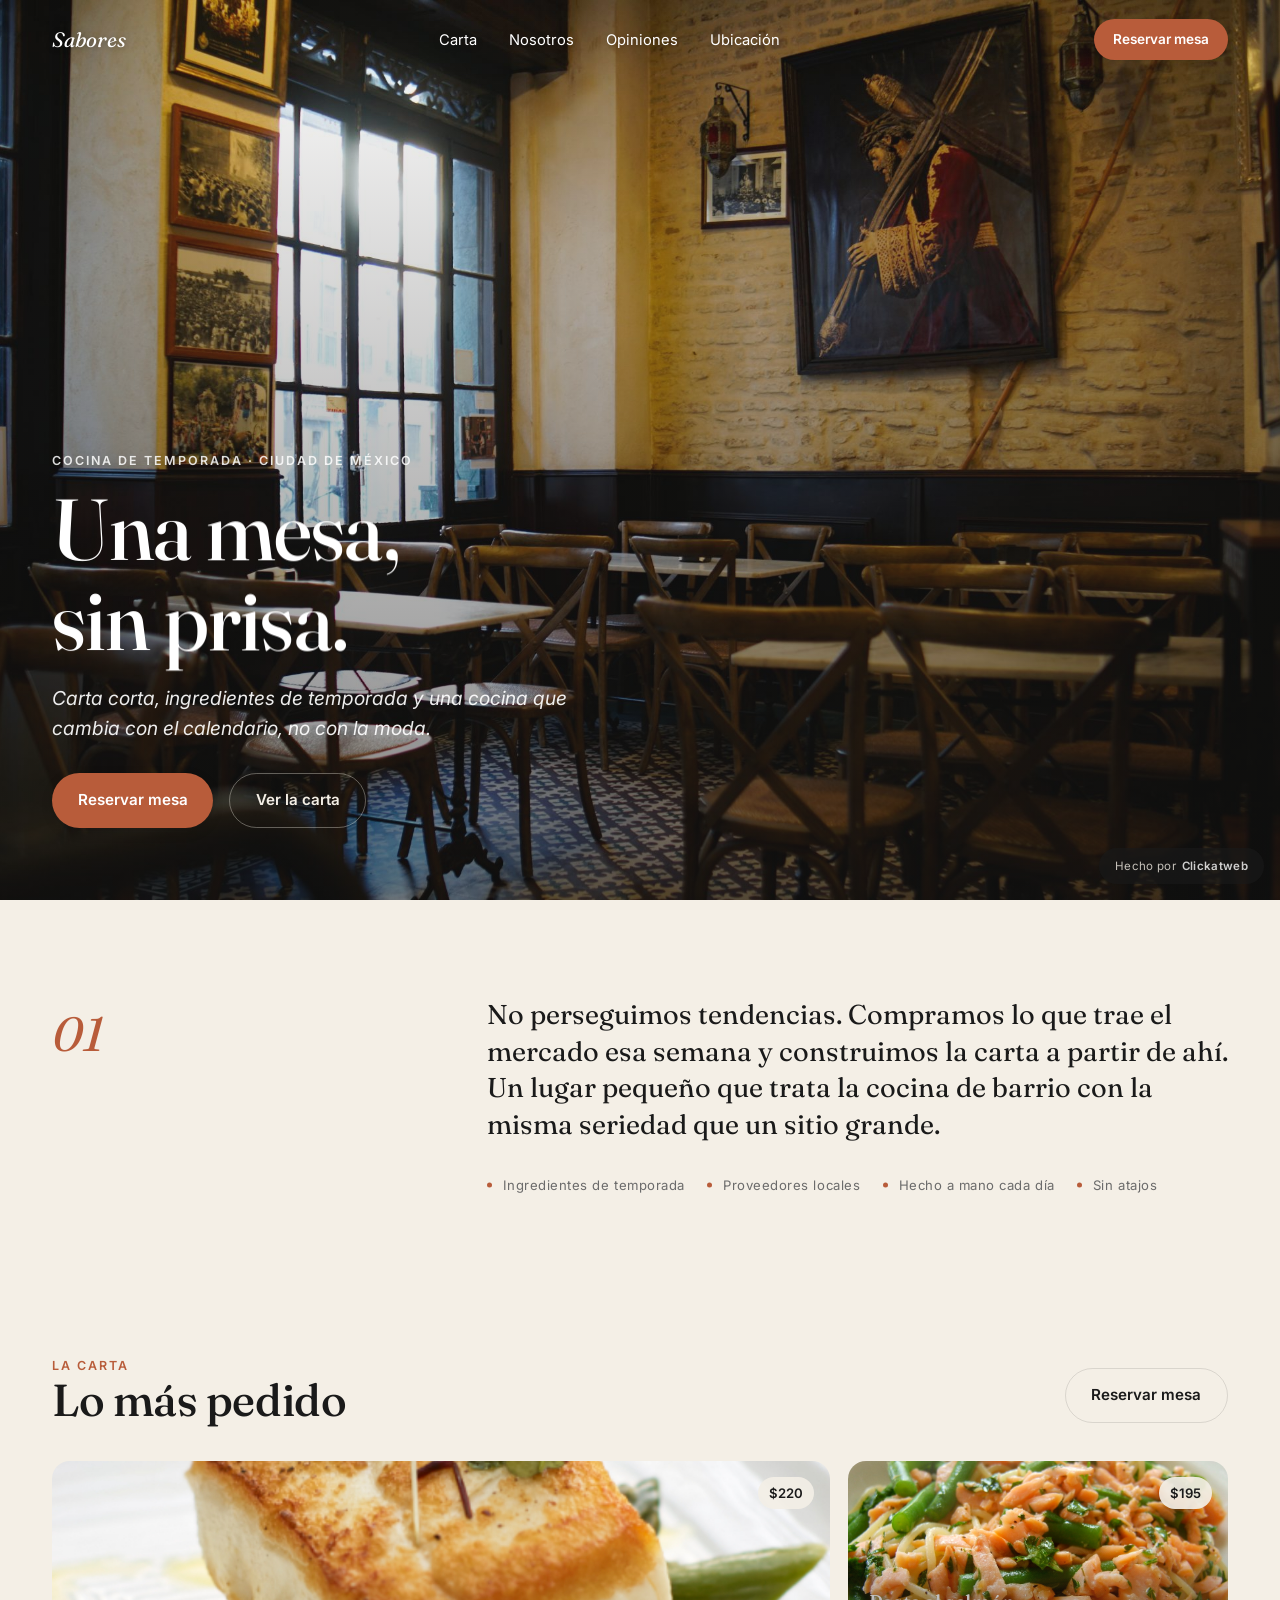
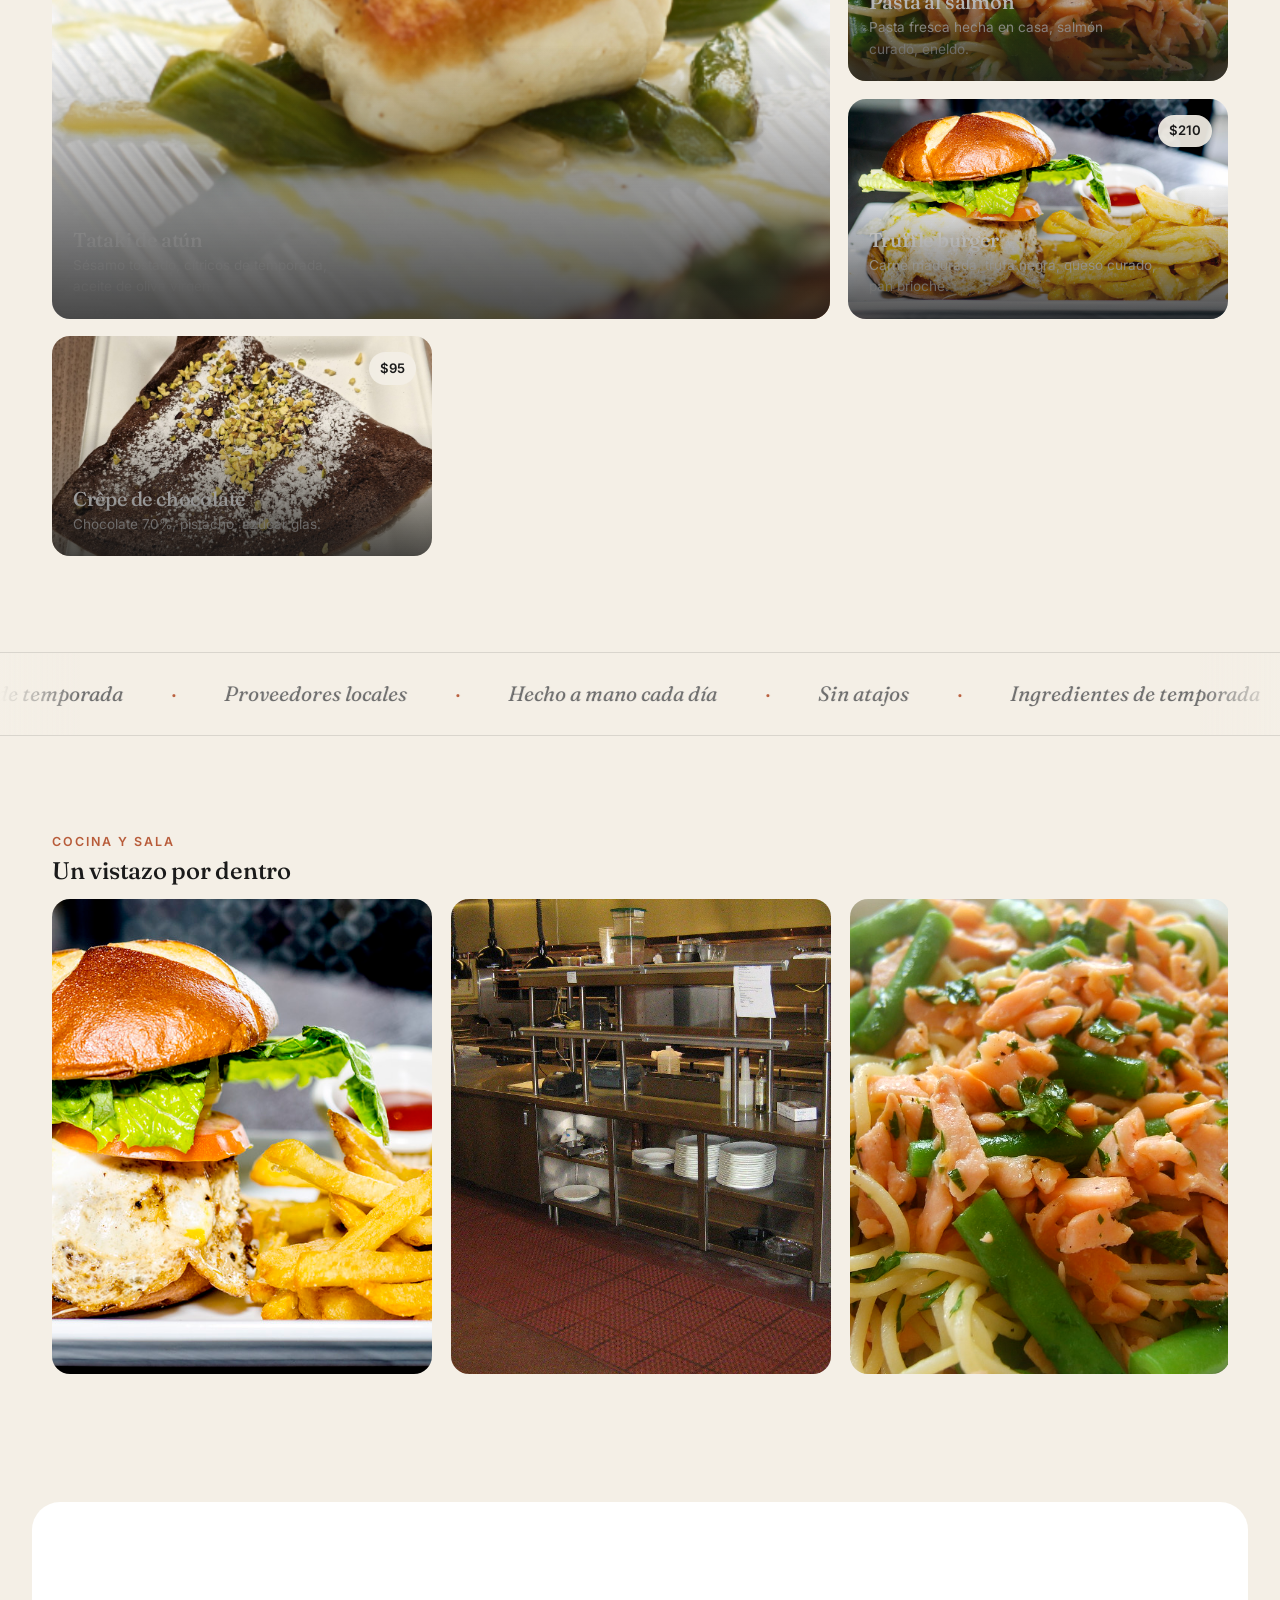
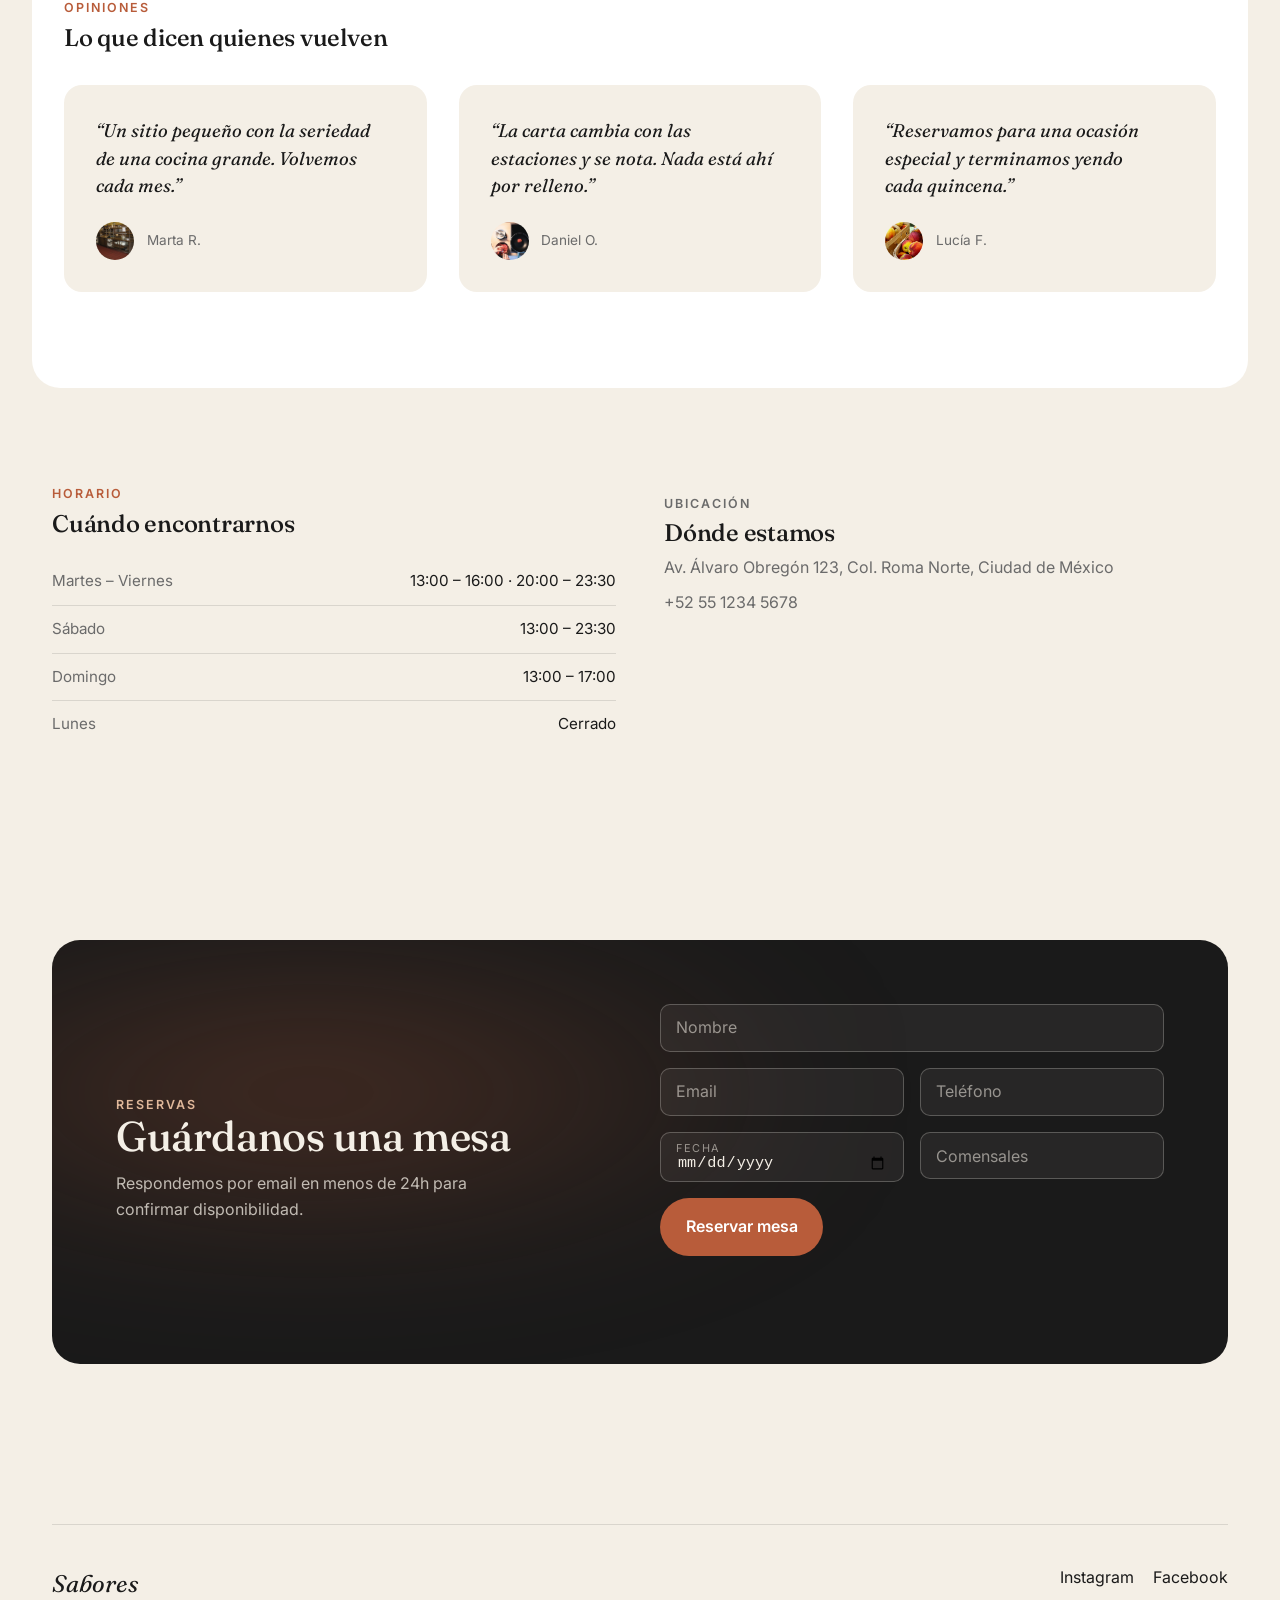
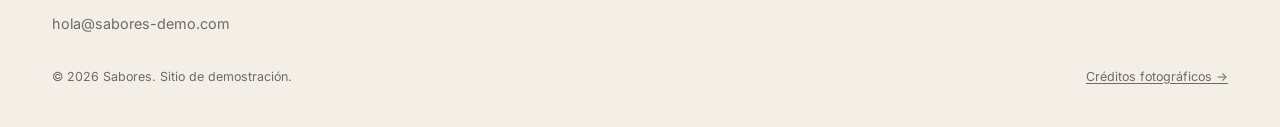
==== commit 017d18f1: "Agregar marca de agua Clickatweb y reducir lag del cursor personalizado" ====
--- a/index.html
+++ b/index.html
@@ -11,7 +11,7 @@
   <link rel="stylesheet" href="https://fonts.googleapis.com/css2?family=Fraunces:ital,opsz,wght@0,9..144,400;0,9..144,500;1,9..144,500&family=Inter:wght@300;400;500;600&display=swap">
 
   <link rel="preload" as="image" href="assets/img/hero.jpg" fetchpriority="high">
-  <link rel="stylesheet" href="styles.css?v=20260815c">
+  <link rel="stylesheet" href="styles.css?v=20260815d">
 </head>
 <body>
   <a class="skip-link" href="#main">Saltar al contenido</a>
@@ -176,6 +176,8 @@
 
   </main>
 
+  <div class="watermark" aria-hidden="true">Hecho por <strong>Clickatweb</strong></div>
+
   <footer class="footer">
     <div class="container">
       <div class="footer-grid">
@@ -195,7 +197,7 @@
   <script defer src="lib/gsap.min.js"></script>
   <script defer src="lib/ScrollTrigger.min.js"></script>
   <script defer src="lib/manifest.js"></script>
-  <script defer src="main.js?v=20260815c"></script>
+  <script defer src="main.js?v=20260815d"></script>
   <script defer>
     document.addEventListener("DOMContentLoaded", function () {
       var b = (window.__BRAND__ || {});
--- a/styles.css
+++ b/styles.css
@@ -299,7 +299,22 @@
 .footer-bottom a { text-decoration: underline; text-underline-offset: 2px; }
 
 /* =============================================================
-   16. Responsive breakpoints (only these five)
+   16. Watermark
+   ============================================================= */
+.watermark {
+  position: fixed; right: 1rem; bottom: 1rem; z-index: 500;
+  display: inline-flex; align-items: center; gap: .35rem;
+  background: rgba(26,26,26,0.85); color: var(--bg);
+  padding: .55rem 1rem; border-radius: 999px;
+  font-size: .72rem; letter-spacing: .03em;
+  opacity: .8; transition: opacity .3s var(--ease-out), transform .3s var(--ease-out);
+  pointer-events: none;
+}
+.watermark strong { font-weight: 600; color: var(--paper); }
+@media (max-width: 539px) { .watermark { right: .7rem; bottom: .7rem; padding: .45rem .8rem; font-size: .66rem; } }
+
+/* =============================================================
+   17. Responsive breakpoints (only these five)
    ============================================================= */
 @media (min-width: 540px)  { }
 @media (min-width: 720px)  { }
@@ -307,7 +322,7 @@
 @media (min-width: 1280px) { .container { padding-inline: 2rem; } }
 
 /* =============================================================
-   17. Reduced motion — only intrusive effects
+   18. Reduced motion — only intrusive effects
    ============================================================= */
 @media (prefers-reduced-motion: reduce) {
   .reserve-box::before { animation: none; }
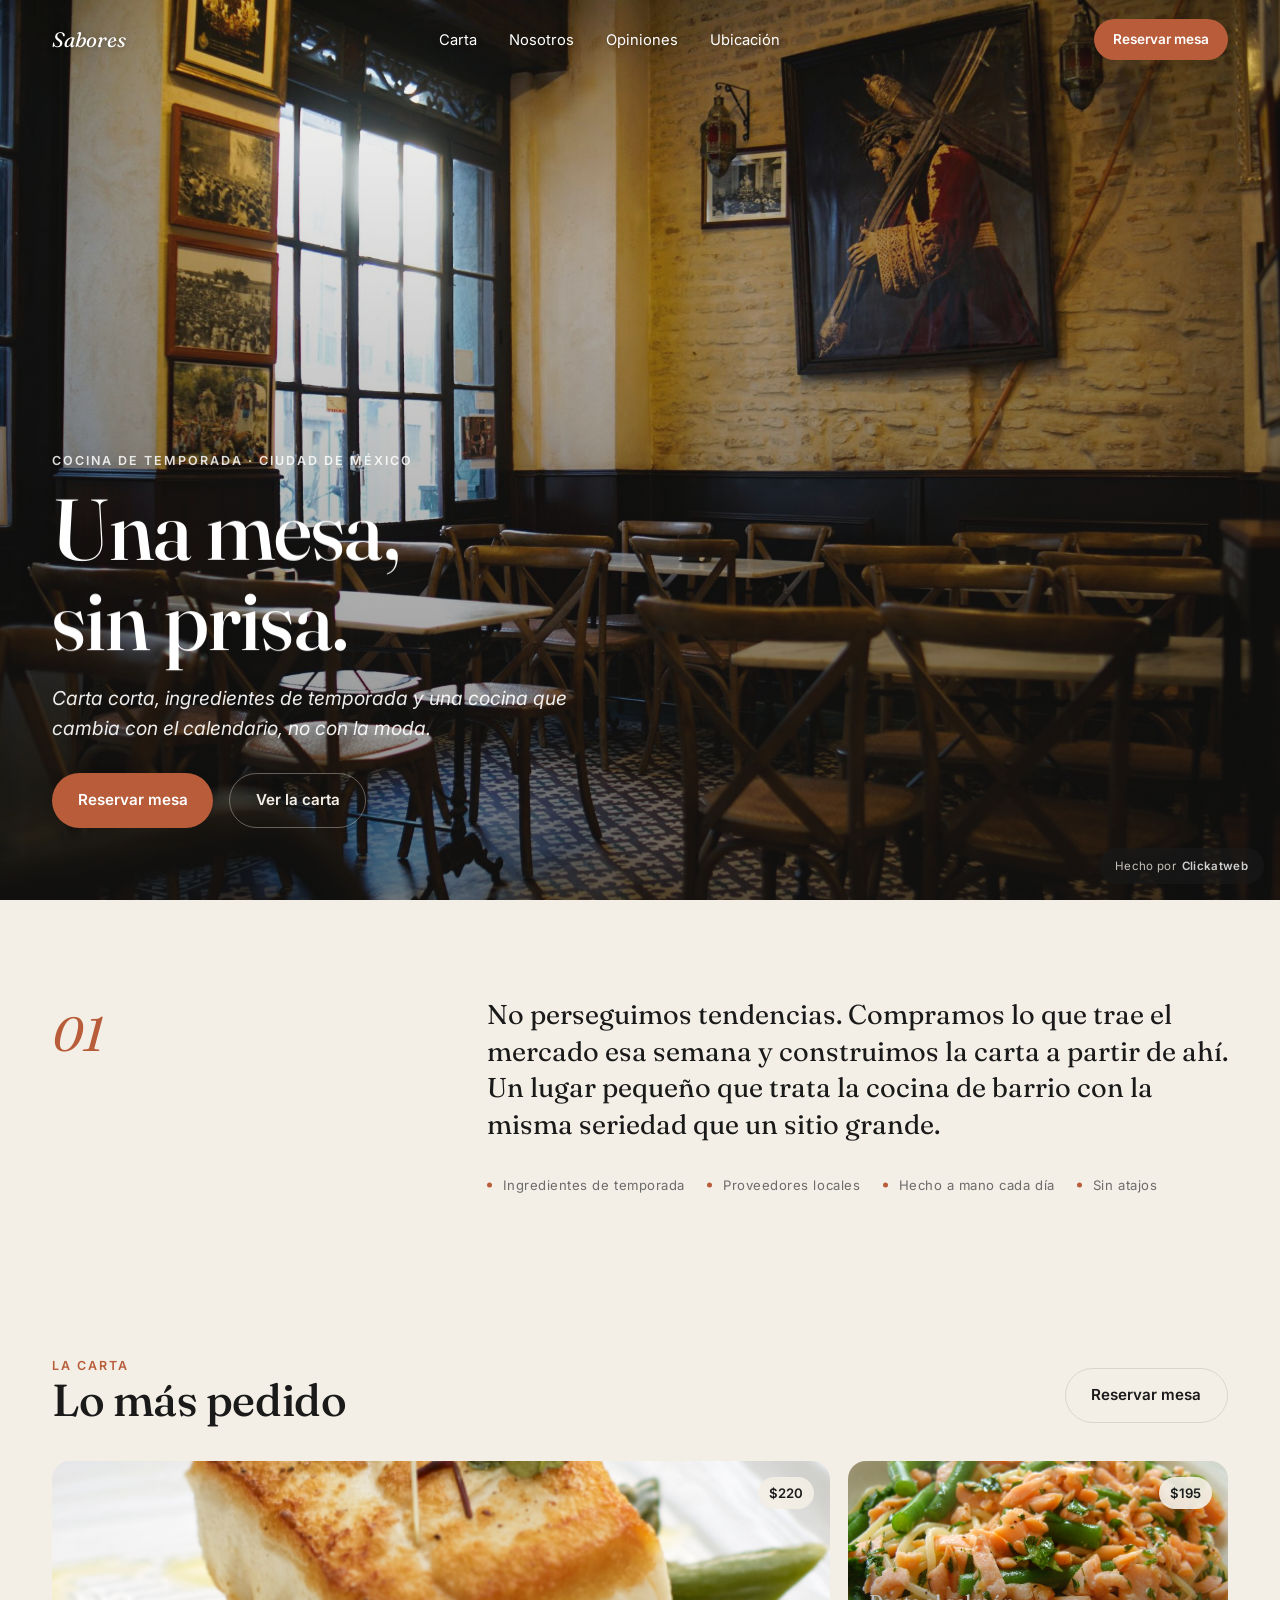
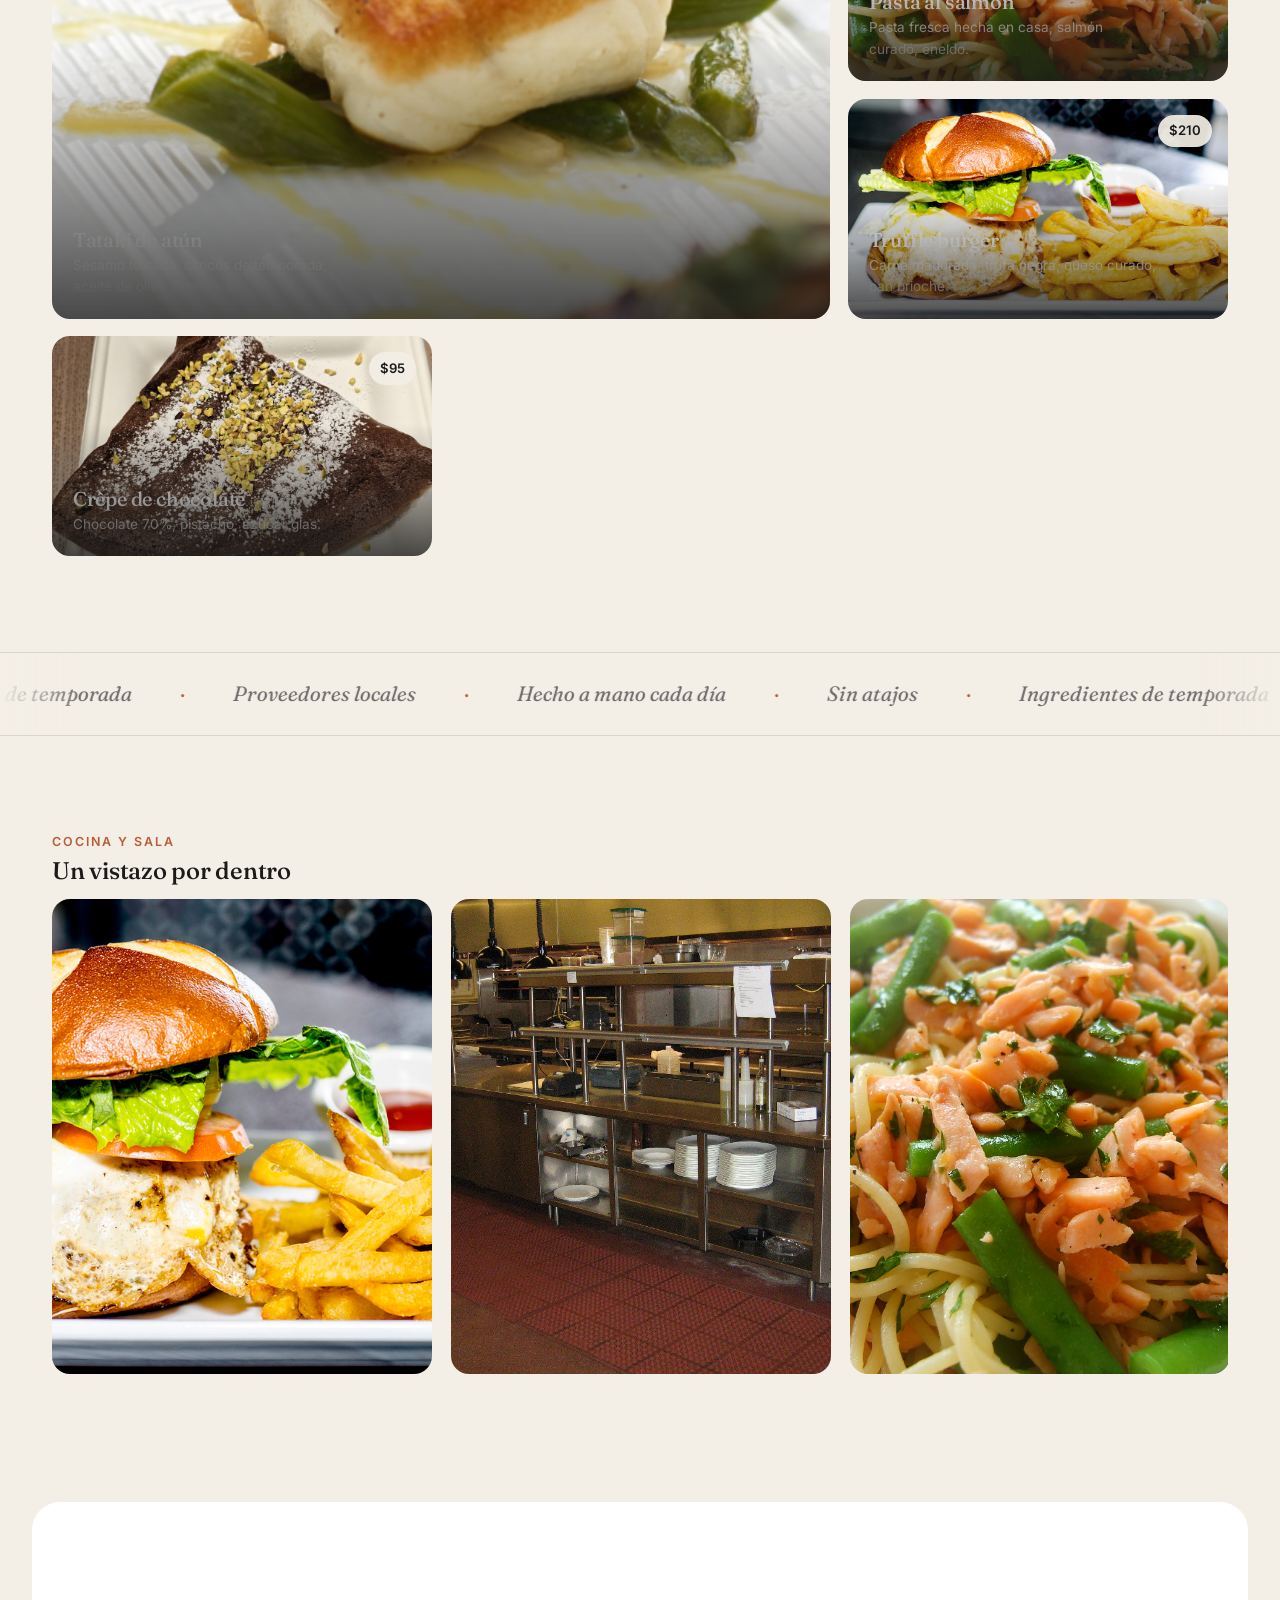
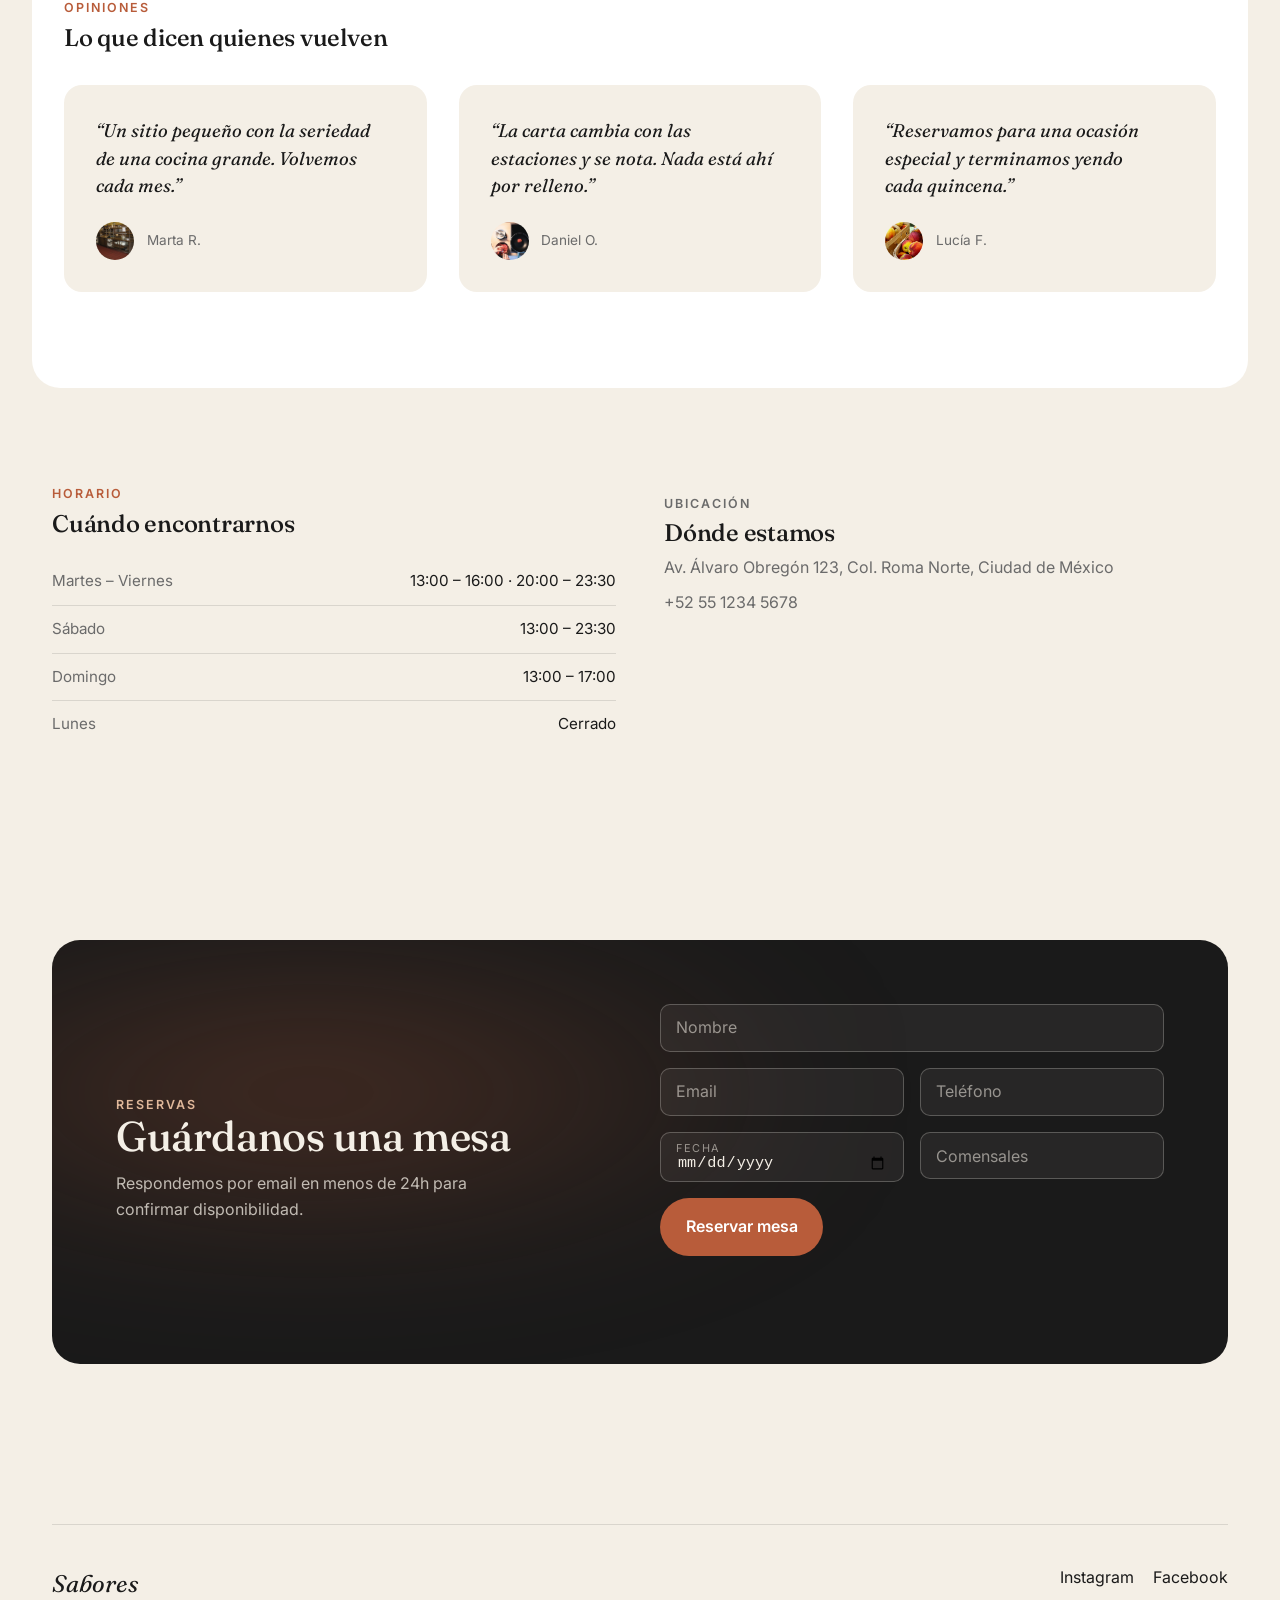
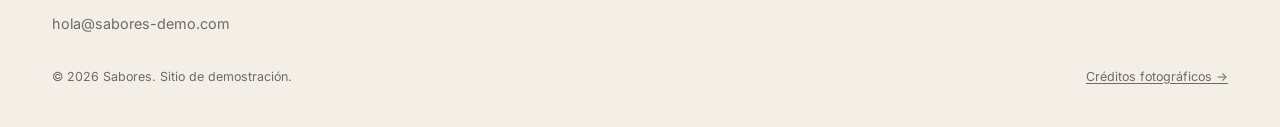
==== commit c6f67ca6: "Corregir lag del cursor: quitar mix-blend-mode (forzaba recomposición completa en cada frame)" ====
--- a/index.html
+++ b/index.html
@@ -11,7 +11,7 @@
   <link rel="stylesheet" href="https://fonts.googleapis.com/css2?family=Fraunces:ital,opsz,wght@0,9..144,400;0,9..144,500;1,9..144,500&family=Inter:wght@300;400;500;600&display=swap">
 
   <link rel="preload" as="image" href="assets/img/hero.jpg" fetchpriority="high">
-  <link rel="stylesheet" href="styles.css?v=20260815d">
+  <link rel="stylesheet" href="styles.css?v=20260816a">
 </head>
 <body>
   <a class="skip-link" href="#main">Saltar al contenido</a>
@@ -197,7 +197,7 @@
   <script defer src="lib/gsap.min.js"></script>
   <script defer src="lib/ScrollTrigger.min.js"></script>
   <script defer src="lib/manifest.js"></script>
-  <script defer src="main.js?v=20260815d"></script>
+  <script defer src="main.js?v=20260816a"></script>
   <script defer>
     document.addEventListener("DOMContentLoaded", function () {
       var b = (window.__BRAND__ || {});
--- a/styles.css
+++ b/styles.css
@@ -94,12 +94,13 @@
 /* =============================================================
    5. Cursor
    ============================================================= */
-.cursor { position: fixed; top: 0; left: 0; pointer-events: none; z-index: 9999; display: none; mix-blend-mode: difference; opacity: 0; transition: opacity .25s var(--ease-out); }
+.cursor { position: fixed; top: 0; left: 0; pointer-events: none; z-index: 9999; display: none; opacity: 0; transition: opacity .25s var(--ease-out); }
 .cursor.is-ready { opacity: 1; }
 @media (hover: hover) and (pointer: fine) { .cursor { display: block; } }
 .cursor-dot, .cursor-ring { position: fixed; top: 0; left: 0; pointer-events: none; will-change: transform; }
-.cursor-dot { width: 5px; height: 5px; margin: -2.5px; background: var(--paper); border-radius: 50%; }
-.cursor-ring { width: 32px; height: 32px; margin: -16px; border: 1px solid var(--paper); border-radius: 50%; transition: width .35s var(--ease-out), height .35s var(--ease-out), margin .35s var(--ease-out); }
+/* Dark fill + light halo reads on both cream sections and dark photos — no mix-blend-mode (it forces a full-screen recomposite every frame and was the cause of the cursor-tracking lag). */
+.cursor-dot { width: 5px; height: 5px; margin: -2.5px; background: var(--ink); border-radius: 50%; box-shadow: 0 0 0 1.5px rgba(244,239,230,0.85); }
+.cursor-ring { width: 32px; height: 32px; margin: -16px; border: 1.5px solid var(--ink); border-radius: 50%; box-shadow: 0 0 0 1px rgba(244,239,230,0.7); transition: width .35s var(--ease-out), height .35s var(--ease-out), margin .35s var(--ease-out); }
 .cursor.is-interactive .cursor-ring { width: 48px; height: 48px; margin: -24px; }
 .has-cursor, .has-cursor a, .has-cursor button { cursor: none; }
 
